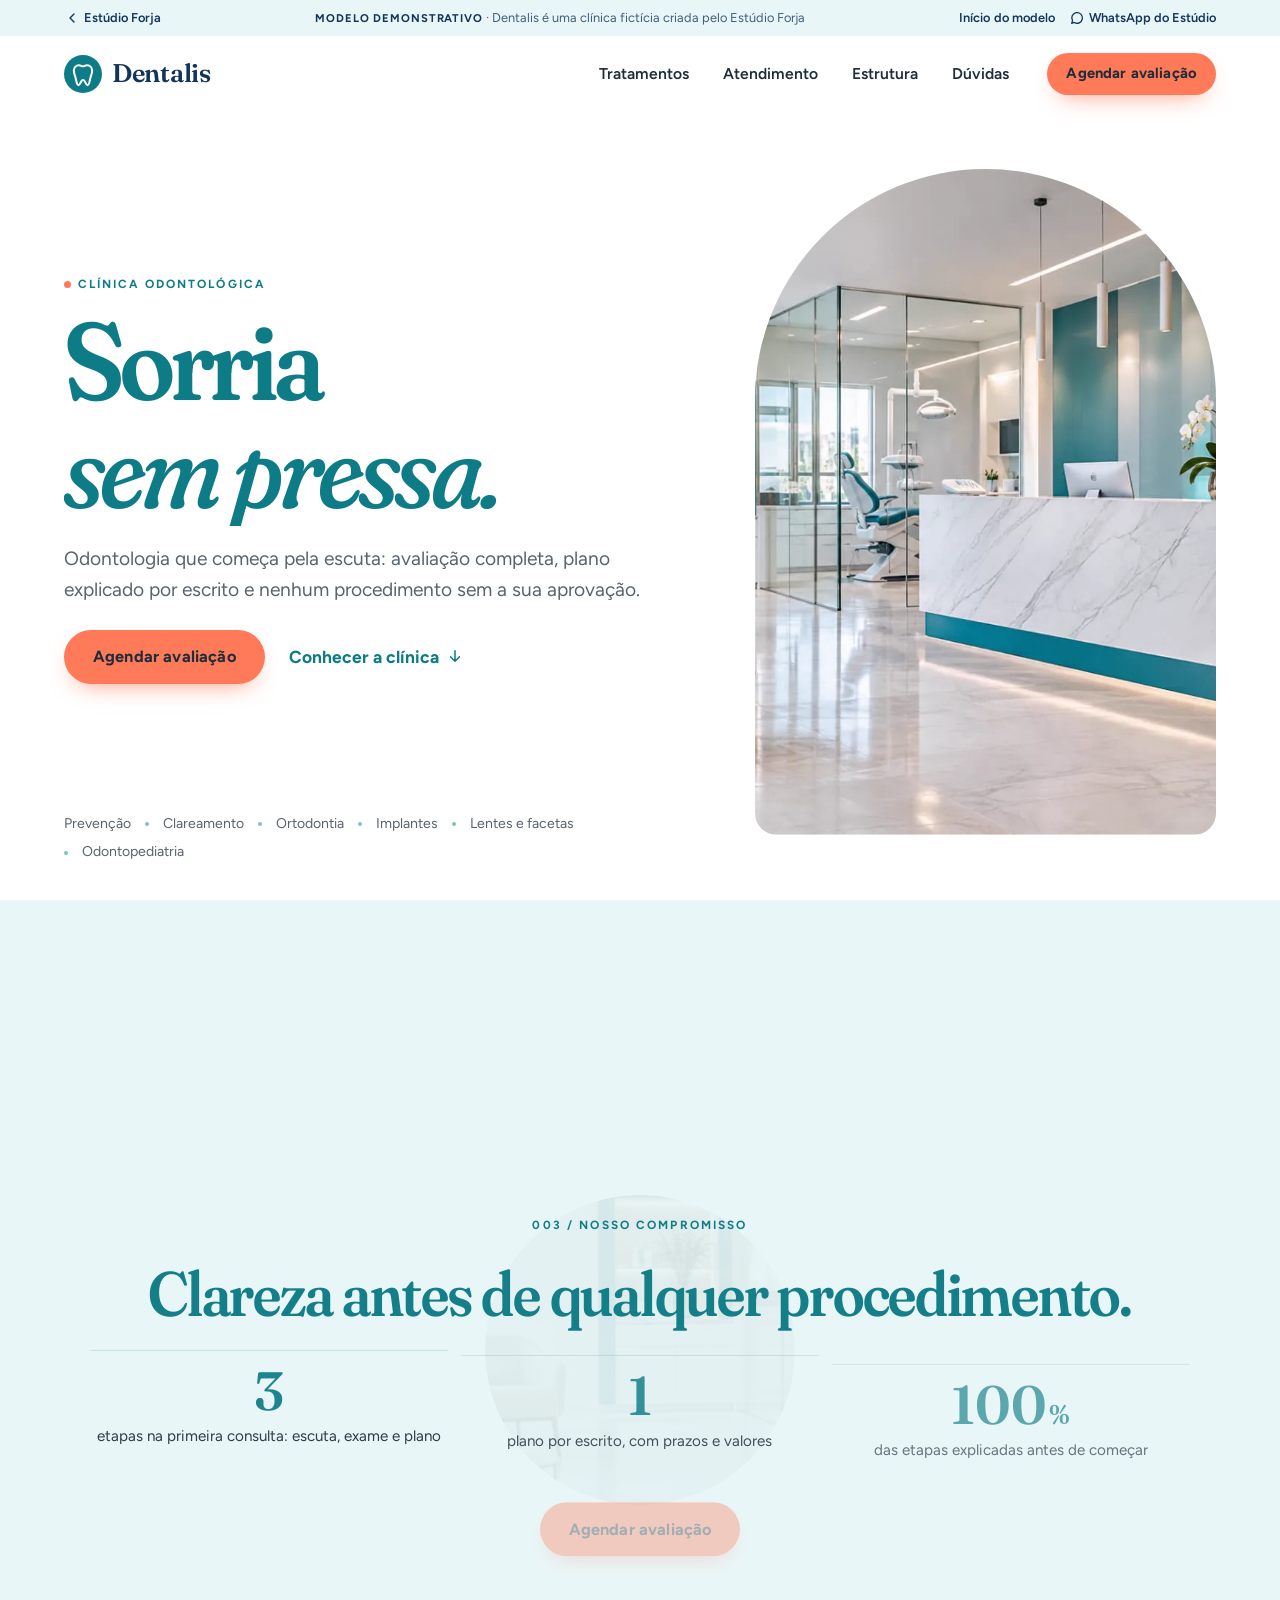
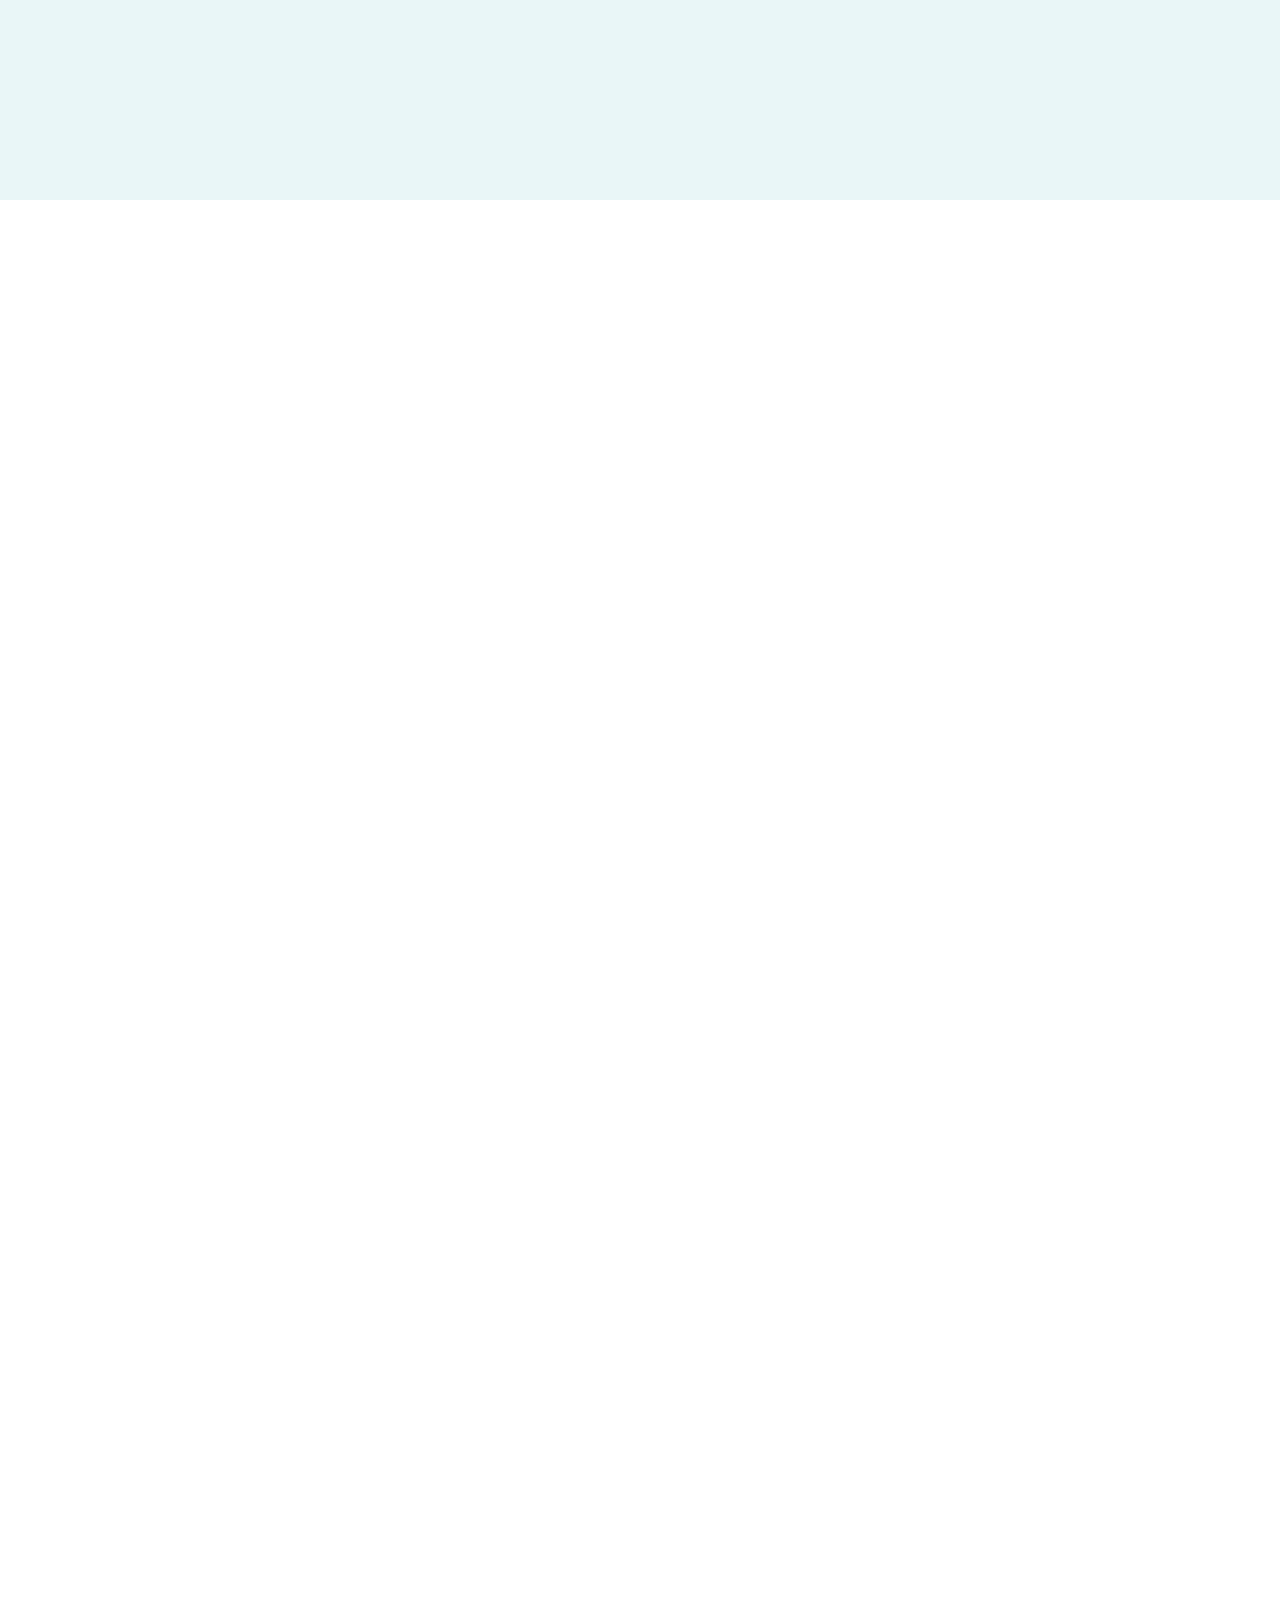
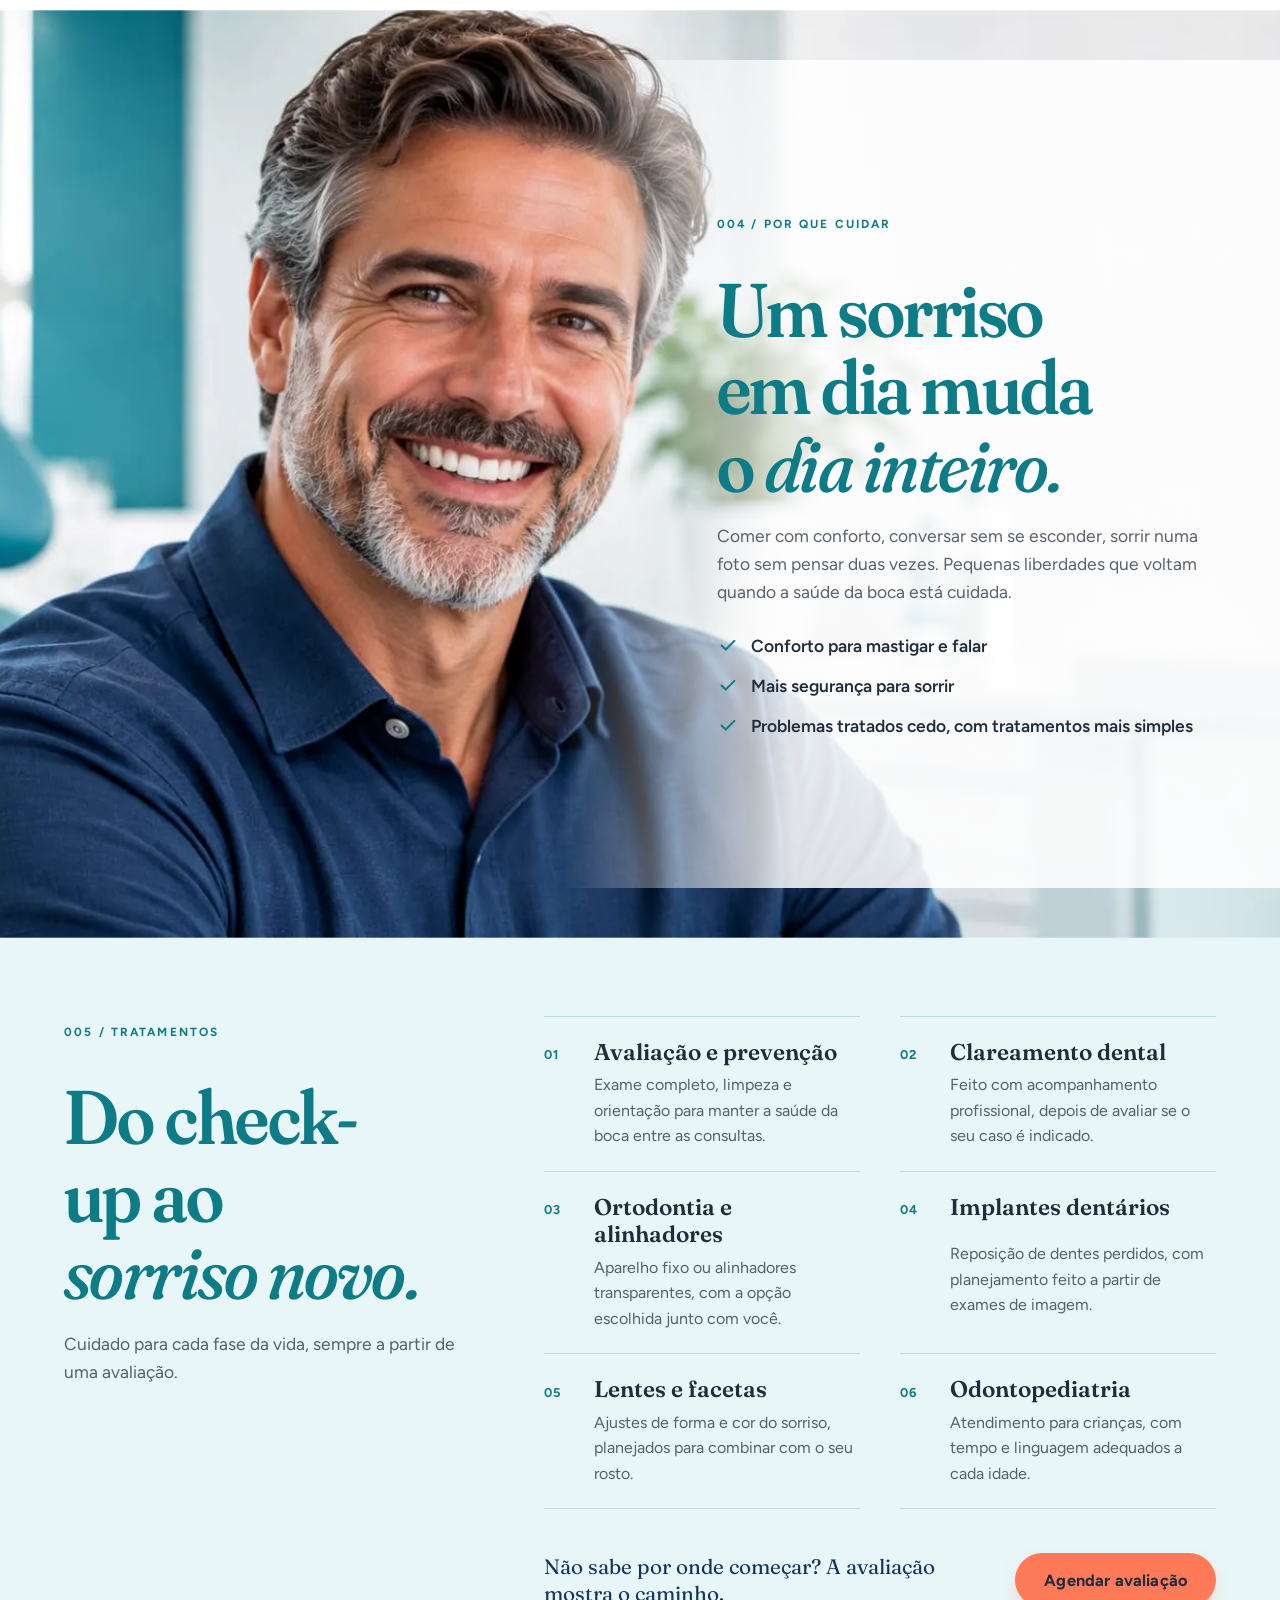
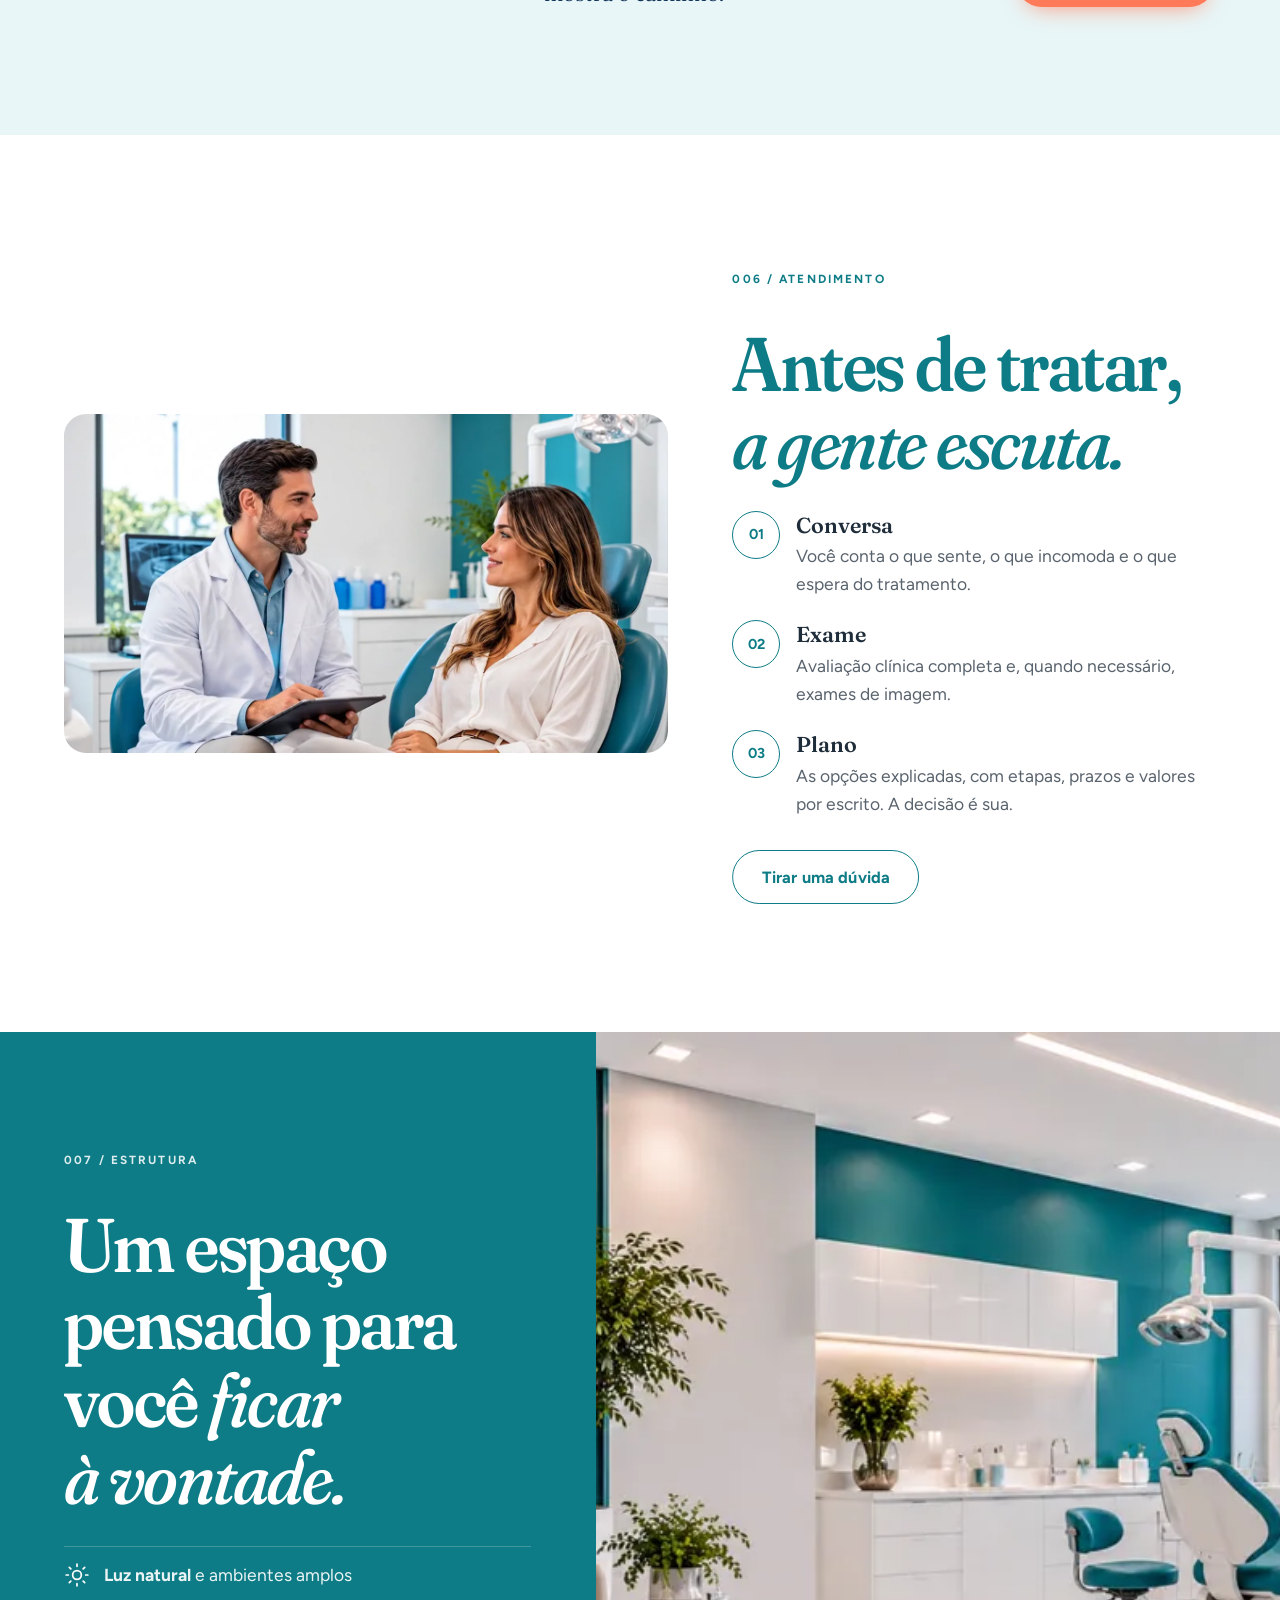
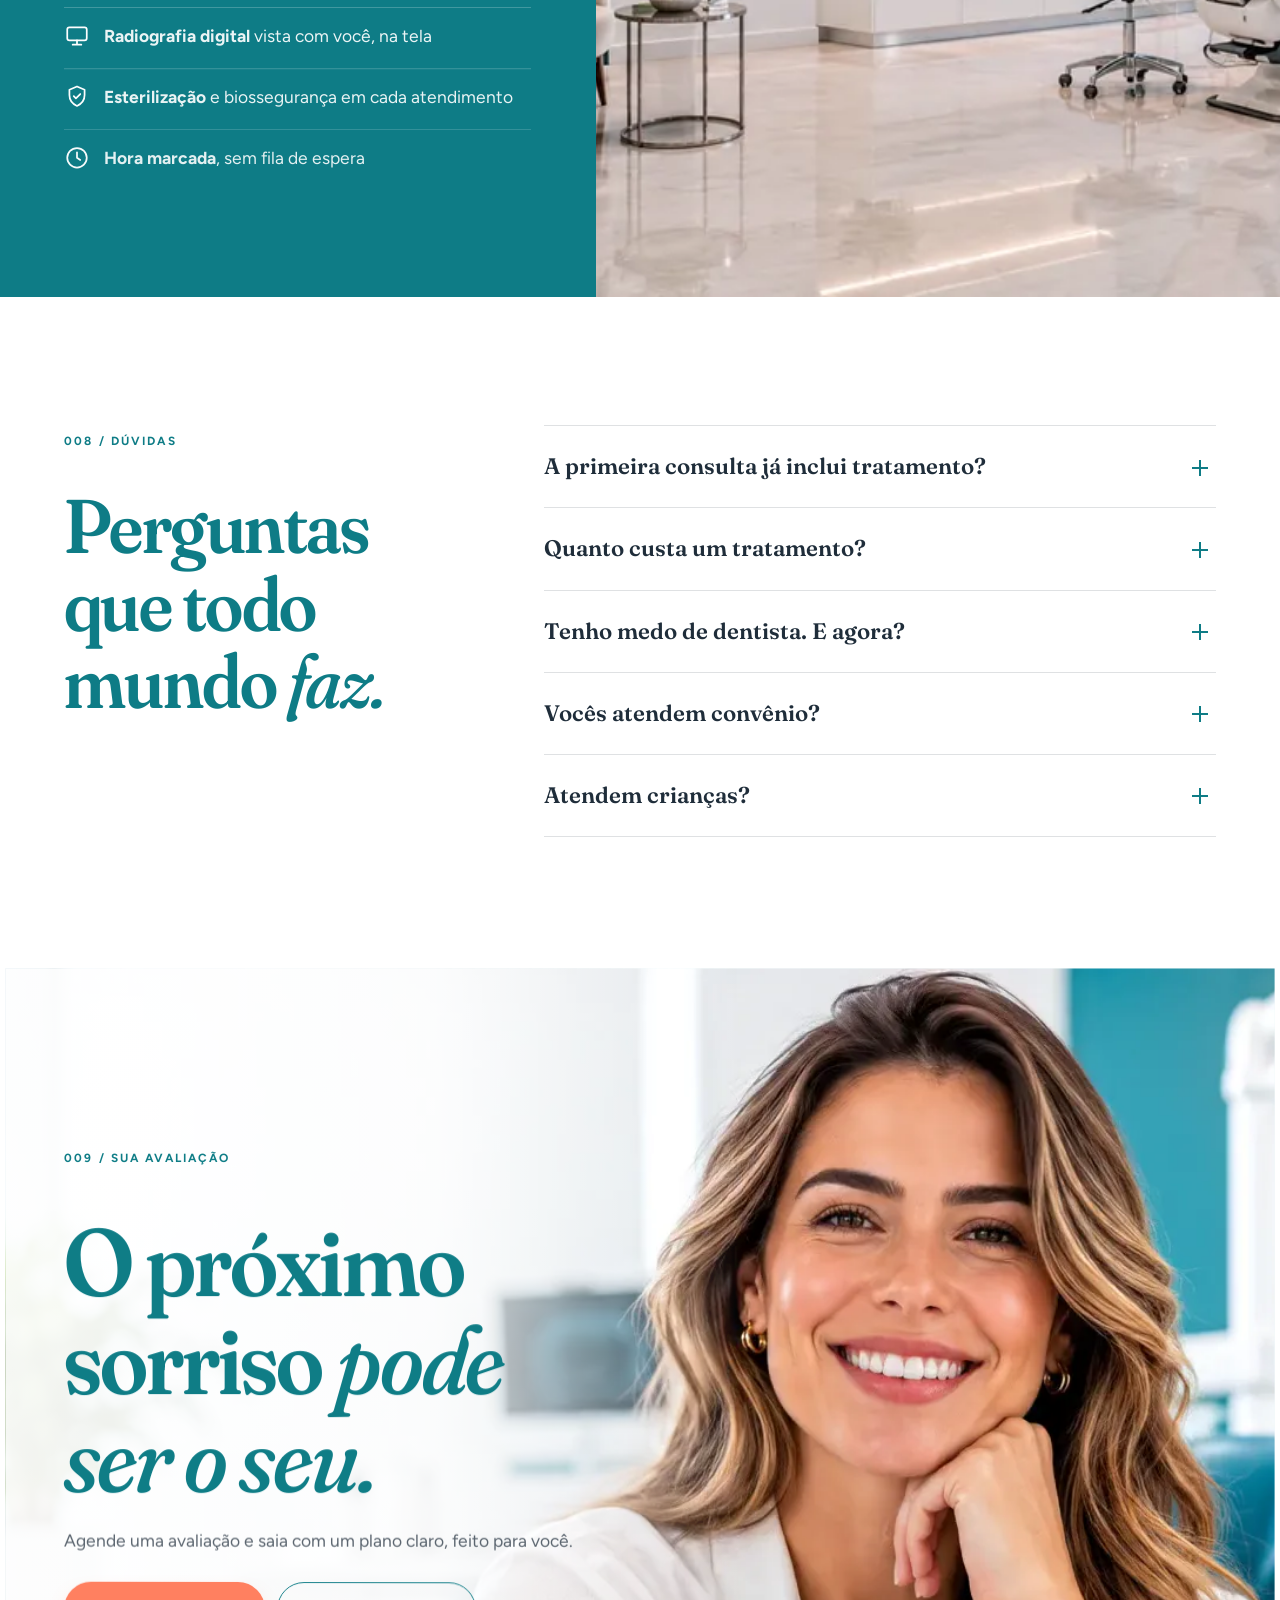
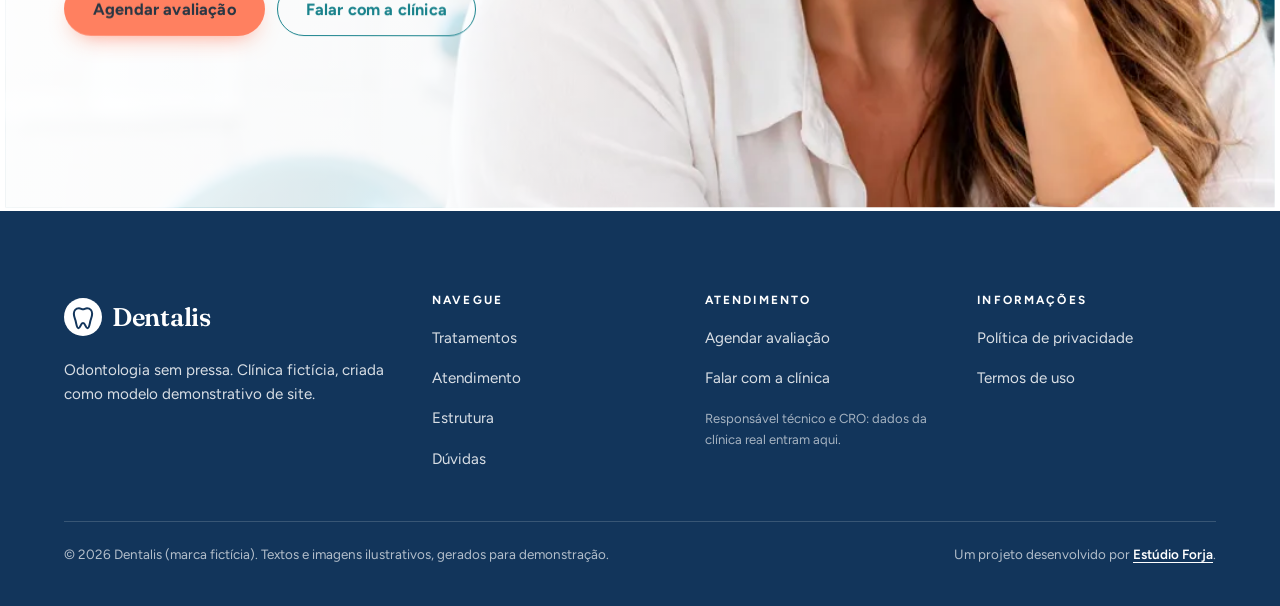
==== index.html @ 5a9e50b4 "Site Dentalis: modelo demonstrativo de clínica odontológica Primeira versão do site da Dentalis (clí" ====
<!doctype html>
<html lang="pt-BR">
<head>
  <meta charset="utf-8">
  <meta name="viewport" content="width=device-width, initial-scale=1, viewport-fit=cover">
  <title>Dentalis · Odontologia sem pressa (modelo demonstrativo)</title>
  <meta name="description" content="Dentalis é uma clínica odontológica fictícia: um modelo demonstrativo de site criado pelo Estúdio Forja. Avaliação completa, plano por escrito e atendimento sem pressa.">
  <meta name="theme-color" content="#FFFFFF">
  <meta property="og:type" content="website">
  <meta property="og:title" content="Dentalis · Odontologia sem pressa">
  <meta property="og:description" content="Modelo demonstrativo de site para clínica odontológica, criado pelo Estúdio Forja.">
  <meta property="og:image" content="img/compartilhar.jpg">
  <link rel="icon" href="data:image/svg+xml,%3Csvg xmlns='http://www.w3.org/2000/svg' viewBox='0 0 32 32'%3E%3Ccircle cx='16' cy='16' r='16' fill='%230E7C86'/%3E%3Cpath d='M12.6 8.6c-2.7 0-4.3 2-4.3 4.7 0 2.2.8 3.7 1.4 5.7.7 2.4.9 6.4 2.6 6.4 1.5 0 1.7-4.3 3.7-4.3s2.2 4.3 3.7 4.3c1.7 0 1.9-4 2.6-6.4.6-2 1.4-3.5 1.4-5.7 0-2.7-1.6-4.7-4.3-4.7-1.6 0-2.2.9-3.4.9s-1.8-.9-3.4-.9z' fill='none' stroke='white' stroke-width='1.7' stroke-linejoin='round'/%3E%3C/svg%3E">
  <link rel="preload" href="assets/fonts/fraunces.woff2" as="font" type="font/woff2" crossorigin>
  <link rel="preload" href="assets/fonts/figtree.woff2" as="font" type="font/woff2" crossorigin>
  <link rel="preload" href="img/imagem-1-900.webp" as="image" media="(max-width: 899px)">
  <link rel="preload" href="img/imagem-1-1600.webp" as="image" media="(min-width: 900px)">
  <link rel="stylesheet" href="css/style.css">
  <script>
    document.documentElement.classList.add('js');
    if (window.matchMedia('(prefers-reduced-motion: reduce)').matches) document.documentElement.classList.add('reduz');
  </script>
</head>
<body>

<!-- Tela de entrada -->
<div id="loader" aria-hidden="true">
  <div class="loader__marca">
    <svg class="marca" viewBox="0 0 32 32" aria-hidden="true"><circle cx="16" cy="16" r="16"/><path d="M12.6 8.6c-2.7 0-4.3 2-4.3 4.7 0 2.2.8 3.7 1.4 5.7.7 2.4.9 6.4 2.6 6.4 1.5 0 1.7-4.3 3.7-4.3s2.2 4.3 3.7 4.3c1.7 0 1.9-4 2.6-6.4.6-2 1.4-3.5 1.4-5.7 0-2.7-1.6-4.7-4.3-4.7-1.6 0-2.2.9-3.4.9s-1.8-.9-3.4-.9z"/></svg>
    <span>Dentalis</span>
  </div>
  <div class="loader__trilho"><div id="loader-bar"></div></div>
  <span id="loader-percent">0%</span>
</div>

<a class="pular" href="#conteudo">Pular para o conteúdo</a>

<!-- Faixa do Estúdio Forja (portfólio) -->
<div class="forja" role="region" aria-label="Navegação do Estúdio Forja">
  <a class="forja__link" data-forja="site" href="https://estudioforja.com.br">
    <svg viewBox="0 0 24 24" aria-hidden="true"><path d="M15 6l-6 6 6 6"/></svg>
    <span>Estúdio Forja</span>
  </a>
  <p class="forja__aviso"><span class="forja__selo">Modelo demonstrativo</span><span class="forja__texto"> · Dentalis é uma clínica fictícia criada pelo Estúdio Forja</span></p>
  <nav class="forja__nav" aria-label="Atalhos do modelo">
    <a class="forja__link" href="#inicio" data-rolar>Início <span class="so-desk">do modelo</span></a>
    <a class="forja__link forja__link--wa" data-forja="whatsapp" href="https://wa.me/5545991164764" target="_blank" rel="noopener">
      <svg viewBox="0 0 24 24" aria-hidden="true"><path d="M4 20l1.3-4A8 8 0 1 1 8 18.7z"/></svg>
      <span>WhatsApp <span class="so-desk">do Estúdio</span></span>
    </a>
  </nav>
</div>

<!-- Cabeçalho -->
<header class="topo" id="topo">
  <a class="logo" href="#inicio" data-rolar aria-label="Dentalis, voltar ao início">
    <svg class="marca" viewBox="0 0 32 32" aria-hidden="true"><circle cx="16" cy="16" r="16"/><path d="M12.6 8.6c-2.7 0-4.3 2-4.3 4.7 0 2.2.8 3.7 1.4 5.7.7 2.4.9 6.4 2.6 6.4 1.5 0 1.7-4.3 3.7-4.3s2.2 4.3 3.7 4.3c1.7 0 1.9-4 2.6-6.4.6-2 1.4-3.5 1.4-5.7 0-2.7-1.6-4.7-4.3-4.7-1.6 0-2.2.9-3.4.9s-1.8-.9-3.4-.9z"/></svg>
    <span class="logo__nome">Dentalis</span>
  </a>
  <nav class="menu" aria-label="Seções">
    <a href="#tratamentos" data-rolar>Tratamentos</a>
    <a href="#atendimento" data-rolar>Atendimento</a>
    <a href="#estrutura" data-rolar>Estrutura</a>
    <a href="#duvidas" data-rolar>Dúvidas</a>
  </nav>
  <button class="btn btn--coral btn--pequeno topo__cta" type="button" data-demo="agendamento">Agendar avaliação</button>
  <button class="menu-botao" type="button" aria-expanded="false" aria-controls="menu-celular">
    <span class="menu-botao__linhas" aria-hidden="true"></span><span class="sr">Abrir menu</span>
  </button>
</header>
<div class="menu-celular" id="menu-celular" hidden>
  <nav aria-label="Seções">
    <a href="#tratamentos" data-rolar>Tratamentos</a>
    <a href="#atendimento" data-rolar>Atendimento</a>
    <a href="#estrutura" data-rolar>Estrutura</a>
    <a href="#duvidas" data-rolar>Dúvidas</a>
  </nav>
  <button class="btn btn--coral" type="button" data-demo="agendamento">Agendar avaliação</button>
</div>

<main id="conteudo">

  <!-- 1. Abertura (imagem 1) -->
  <section class="hero" id="inicio" aria-labelledby="hero-titulo">
    <div class="hero__texto">
      <span class="rotulo"><i class="ponto" aria-hidden="true"></i>Clínica odontológica</span>
      <h1 class="hero__titulo" id="hero-titulo">
        <span class="linha"><span class="palavra">Sorria</span></span>
        <span class="linha"><em class="palavra">sem pressa.</em></span>
      </h1>
      <p class="hero__apoio">Odontologia que começa pela escuta: avaliação completa, plano explicado por escrito e nenhum procedimento sem a sua aprovação.</p>
      <div class="hero__acoes">
        <button class="btn btn--coral" type="button" data-demo="agendamento">Agendar avaliação</button>
        <a class="link-seta" href="#experiencia" data-rolar>Conhecer a clínica
          <svg viewBox="0 0 24 24" aria-hidden="true"><path d="M12 5v14M6 13l6 6 6-6"/></svg></a>
      </div>
    </div>
    <figure class="hero__portal">
      <img src="img/imagem-1-1600.webp" srcset="img/imagem-1-900.webp 900w, img/imagem-1-1600.webp 1600w"
           sizes="(min-width: 900px) 44vw, 100vw" width="1600" height="900"
           alt="Recepção da Dentalis: balcão de mármore branco com base azul-petróleo, orquídeas e poltronas claras junto a janelas amplas."
           fetchpriority="high">
    </figure>
    <ul class="hero__lista" aria-label="Tratamentos">
      <li>Prevenção</li><li>Clareamento</li><li>Ortodontia</li><li>Implantes</li><li>Lentes e facetas</li><li>Odontopediatria</li>
    </ul>
  </section>

  <!-- 2. Sequência guiada pela rolagem (video 1) -->
  <section class="filme" id="experiencia" aria-label="Um passeio pela clínica">
    <div class="filme__fixo">
      <div class="filme__palco">
        <canvas id="filme-canvas" aria-hidden="true"></canvas>
        <img class="filme__estatico" src="frames/desktop/q_127.webp" alt="Recepção da Dentalis vista da entrada." loading="lazy">
      </div>
      <div class="filme__sombra filme__sombra--esq" aria-hidden="true"></div>
      <div class="filme__sombra filme__sombra--dir" aria-hidden="true"></div>
      <div class="filme__veu" aria-hidden="true"></div>

      <div class="letreiro" aria-hidden="true">
        <span class="letreiro__texto">Sorria sem pressa · Cuidado que se sente · Sorria sem pressa · Cuidado que se sente ·</span>
      </div>

      <div class="cena cena--esq" data-entra="6" data-sai="34" data-animacao="desliza-esq" data-sombra="esq">
        <span class="rotulo">001 / Chegada</span>
        <h2 class="cena__titulo">Você entra e respira.</h2>
        <p class="cena__texto">Luz natural, silêncio e uma recepção sem pressa. A experiência começa antes da cadeira.</p>
      </div>

      <div class="cena cena--dir" data-entra="38" data-sai="62" data-animacao="recorte" data-sombra="dir">
        <span class="rotulo">002 / Acolhimento</span>
        <h2 class="cena__titulo">Tempo para ouvir você.</h2>
        <p class="cena__texto">Consultas marcadas com folga, para explicar cada etapa e responder às suas dúvidas com calma.</p>
      </div>

      <div class="cena cena--numeros" data-entra="68" data-sai="100" data-fixa="true" data-animacao="sobe" data-sombra="veu">
        <span class="rotulo">003 / Nosso compromisso</span>
        <h2 class="cena__titulo">Clareza antes de qualquer procedimento.</h2>
        <div class="numeros">
          <div class="numero">
            <span class="numero__valor"><span class="contador" data-valor="3">3</span></span>
            <span class="numero__legenda">etapas na primeira consulta: escuta, exame e plano</span>
          </div>
          <div class="numero">
            <span class="numero__valor"><span class="contador" data-valor="1">1</span></span>
            <span class="numero__legenda">plano por escrito, com prazos e valores</span>
          </div>
          <div class="numero">
            <span class="numero__valor"><span class="contador" data-valor="100">100</span><small>%</small></span>
            <span class="numero__legenda">das etapas explicadas antes de começar</span>
          </div>
        </div>
        <button class="btn btn--coral" type="button" data-demo="agendamento">Agendar avaliação</button>
      </div>
    </div>
  </section>

  <!-- 3. Benefícios (foto nova) -->
  <section class="beneficios" id="beneficios" aria-labelledby="benef-titulo">
    <figure class="beneficios__foto">
      <img src="img/foto-nova-1600.webp" srcset="img/foto-nova-900.webp 900w, img/foto-nova-1600.webp 1600w"
           sizes="100vw" width="1600" height="900" loading="lazy"
           alt="Homem de barba grisalha e camisa azul-marinho sorrindo em um consultório claro.">
    </figure>
    <div class="beneficios__texto revela" data-animacao="sobe">
      <span class="rotulo">004 / Por que cuidar</span>
      <h2 class="titulo" id="benef-titulo">Um sorriso em dia muda o <em>dia inteiro.</em></h2>
      <p class="corpo">Comer com conforto, conversar sem se esconder, sorrir numa foto sem pensar duas vezes. Pequenas liberdades que voltam quando a saúde da boca está cuidada.</p>
      <ul class="beneficios__lista">
        <li><svg viewBox="0 0 24 24" aria-hidden="true"><path d="M5 12.5l4.5 4.5L19 7.5"/></svg>Conforto para mastigar e falar</li>
        <li><svg viewBox="0 0 24 24" aria-hidden="true"><path d="M5 12.5l4.5 4.5L19 7.5"/></svg>Mais segurança para sorrir</li>
        <li><svg viewBox="0 0 24 24" aria-hidden="true"><path d="M5 12.5l4.5 4.5L19 7.5"/></svg>Problemas tratados cedo, com tratamentos mais simples</li>
      </ul>
    </div>
  </section>

  <!-- 4. Tratamentos -->
  <section class="tratamentos" id="tratamentos" aria-labelledby="trat-titulo">
    <div class="tratamentos__topo revela" data-animacao="desliza-esq">
      <span class="rotulo">005 / Tratamentos</span>
      <h2 class="titulo" id="trat-titulo">Do check-up ao <em>sorriso novo.</em></h2>
      <p class="corpo">Cuidado para cada fase da vida, sempre a partir de uma avaliação.</p>
    </div>
    <ol class="tratamentos__lista revela" data-animacao="sobe-lista">
      <li class="trat"><span class="trat__n">01</span><h3>Avaliação e prevenção</h3><p>Exame completo, limpeza e orientação para manter a saúde da boca entre as consultas.</p></li>
      <li class="trat"><span class="trat__n">02</span><h3>Clareamento dental</h3><p>Feito com acompanhamento profissional, depois de avaliar se o seu caso é indicado.</p></li>
      <li class="trat"><span class="trat__n">03</span><h3>Ortodontia e alinhadores</h3><p>Aparelho fixo ou alinhadores transparentes, com a opção escolhida junto com você.</p></li>
      <li class="trat"><span class="trat__n">04</span><h3>Implantes dentários</h3><p>Reposição de dentes perdidos, com planejamento feito a partir de exames de imagem.</p></li>
      <li class="trat"><span class="trat__n">05</span><h3>Lentes e facetas</h3><p>Ajustes de forma e cor do sorriso, planejados para combinar com o seu rosto.</p></li>
      <li class="trat"><span class="trat__n">06</span><h3>Odontopediatria</h3><p>Atendimento para crianças, com tempo e linguagem adequados a cada idade.</p></li>
    </ol>
    <div class="tratamentos__acao">
      <p>Não sabe por onde começar? A avaliação mostra o caminho.</p>
      <button class="btn btn--coral" type="button" data-demo="agendamento">Agendar avaliação</button>
    </div>
  </section>

  <!-- 5. Atendimento (video 2, a partir da imagem 3) -->
  <section class="atendimento" id="atendimento" aria-labelledby="atend-titulo">
    <figure class="atendimento__video">
      <video id="video-atendimento" muted playsinline preload="none"
             poster="video/video-2-inicio.webp" data-fim="video/video-2-fim.webp"
             aria-label="Dentista e paciente conversando e sorrindo no consultório.">
        <source src="video/video-2.mp4" type="video/mp4">
      </video>
    </figure>
    <div class="atendimento__texto revela" data-animacao="desliza-dir">
      <span class="rotulo">006 / Atendimento</span>
      <h2 class="titulo" id="atend-titulo">Antes de tratar, <em>a gente escuta.</em></h2>
      <ol class="passos">
        <li><span class="passos__n">01</span><div><h3>Conversa</h3><p>Você conta o que sente, o que incomoda e o que espera do tratamento.</p></div></li>
        <li><span class="passos__n">02</span><div><h3>Exame</h3><p>Avaliação clínica completa e, quando necessário, exames de imagem.</p></div></li>
        <li><span class="passos__n">03</span><div><h3>Plano</h3><p>As opções explicadas, com etapas, prazos e valores por escrito. A decisão é sua.</p></div></li>
      </ol>
      <button class="btn btn--contorno" type="button" data-demo="contato">Tirar uma dúvida</button>
    </div>
  </section>

  <!-- 6. Estrutura (imagem 4) -->
  <section class="estrutura" id="estrutura" aria-labelledby="estr-titulo">
    <div class="estrutura__texto revela" data-animacao="recorte">
      <span class="rotulo rotulo--claro">007 / Estrutura</span>
      <h2 class="titulo" id="estr-titulo">Um espaço pensado para você <em>ficar à vontade.</em></h2>
      <ul class="estrutura__lista">
        <li><svg viewBox="0 0 24 24" aria-hidden="true"><circle cx="12" cy="12" r="4"/><path d="M12 2v2M12 20v2M2 12h2M20 12h2M4.9 4.9l1.4 1.4M17.7 17.7l1.4 1.4M4.9 19.1l1.4-1.4M17.7 6.3l1.4-1.4"/></svg><span><strong>Luz natural</strong> e ambientes amplos</span></li>
        <li><svg viewBox="0 0 24 24" aria-hidden="true"><rect x="3" y="4" width="18" height="12" rx="2"/><path d="M8 20h8M12 16v4"/></svg><span><strong>Radiografia digital</strong> vista com você, na tela</span></li>
        <li><svg viewBox="0 0 24 24" aria-hidden="true"><path d="M12 3l7 3v5c0 4.5-3 8.3-7 10-4-1.7-7-5.5-7-10V6z"/><path d="M9 12l2 2 4-4"/></svg><span><strong>Esterilização</strong> e biossegurança em cada atendimento</span></li>
        <li><svg viewBox="0 0 24 24" aria-hidden="true"><circle cx="12" cy="12" r="9"/><path d="M12 7v5l3 2"/></svg><span><strong>Hora marcada</strong>, sem fila de espera</span></li>
      </ul>
    </div>
    <figure class="estrutura__foto">
      <img src="img/imagem-4-1340.webp" srcset="img/imagem-4-800.webp 800w, img/imagem-4-1340.webp 1340w"
           sizes="(min-width: 900px) 55vw, 100vw" width="1340" height="900" loading="lazy"
           alt="Consultório da Dentalis: cadeira odontológica branca e azul-petróleo, armários brancos e janelas para árvores.">
    </figure>
  </section>

  <!-- 7. Dúvidas -->
  <section class="duvidas" id="duvidas" aria-labelledby="duv-titulo">
    <div class="duvidas__topo revela" data-animacao="escala">
      <span class="rotulo">008 / Dúvidas</span>
      <h2 class="titulo" id="duv-titulo">Perguntas que todo mundo <em>faz.</em></h2>
    </div>
    <div class="duvidas__lista">
      <details name="duvidas">
        <summary>A primeira consulta já inclui tratamento?</summary>
        <p>Não. A primeira consulta é uma avaliação: conversa, exame e plano. Nenhum procedimento é feito sem a sua aprovação.</p>
      </details>
      <details name="duvidas">
        <summary>Quanto custa um tratamento?</summary>
        <p>Depende do que o seu caso precisa. Depois da avaliação, você recebe o plano com os valores por escrito, para decidir com calma.</p>
      </details>
      <details name="duvidas">
        <summary>Tenho medo de dentista. E agora?</summary>
        <p>Conte isso logo no começo. A consulta pode seguir no seu ritmo, com pausas e com cada etapa explicada antes de acontecer.</p>
      </details>
      <details name="duvidas">
        <summary>Vocês atendem convênio?</summary>
        <p>As formas de pagamento e os convênios aceitos são informados no momento do agendamento.</p>
      </details>
      <details name="duvidas">
        <summary>Atendem crianças?</summary>
        <p>Sim. A odontopediatria cuida das crianças com tempo e linguagem adequados a cada idade.</p>
      </details>
    </div>
  </section>

  <!-- 8. Conversão final (video 3 no computador, imagem 2 no celular) -->
  <section class="final" id="agendar" aria-labelledby="final-titulo">
    <div class="final__midia">
      <video class="final__video" id="video-final" muted playsinline preload="none"
             poster="video/video-3-inicio.webp" data-fim="video/video-3-fim.webp" aria-hidden="true">
        <source src="video/video-3.mp4" type="video/mp4">
      </video>
      <img class="final__foto" src="img/imagem-2-600.webp" srcset="img/imagem-2-600.webp 600w, img/imagem-2-900.webp 900w"
           sizes="100vw" width="900" height="1124" loading="lazy"
           alt="Mulher sorrindo com a mão no queixo, em um consultório claro.">
    </div>
    <div class="final__texto revela" data-animacao="gira">
      <span class="rotulo">009 / Sua avaliação</span>
      <h2 class="titulo titulo--grande" id="final-titulo">O próximo sorriso <em>pode ser o seu.</em></h2>
      <p class="corpo">Agende uma avaliação e saia com um plano claro, feito para você.</p>
      <div class="final__acoes">
        <button class="btn btn--coral" type="button" data-demo="agendamento">Agendar avaliação</button>
        <button class="btn btn--contorno" type="button" data-demo="contato">Falar com a clínica</button>
      </div>
    </div>
  </section>
</main>

<footer class="rodape">
  <div class="rodape__grade">
    <div class="rodape__marca">
      <a class="logo logo--claro" href="#inicio" data-rolar aria-label="Dentalis, voltar ao início">
        <svg class="marca" viewBox="0 0 32 32" aria-hidden="true"><circle cx="16" cy="16" r="16"/><path d="M12.6 8.6c-2.7 0-4.3 2-4.3 4.7 0 2.2.8 3.7 1.4 5.7.7 2.4.9 6.4 2.6 6.4 1.5 0 1.7-4.3 3.7-4.3s2.2 4.3 3.7 4.3c1.7 0 1.9-4 2.6-6.4.6-2 1.4-3.5 1.4-5.7 0-2.7-1.6-4.7-4.3-4.7-1.6 0-2.2.9-3.4.9s-1.8-.9-3.4-.9z"/></svg>
        <span class="logo__nome">Dentalis</span>
      </a>
      <p>Odontologia sem pressa. Clínica fictícia, criada como modelo demonstrativo de site.</p>
    </div>
    <nav class="rodape__col" aria-label="Seções">
      <h3>Navegue</h3>
      <a href="#tratamentos" data-rolar>Tratamentos</a>
      <a href="#atendimento" data-rolar>Atendimento</a>
      <a href="#estrutura" data-rolar>Estrutura</a>
      <a href="#duvidas" data-rolar>Dúvidas</a>
    </nav>
    <div class="rodape__col">
      <h3>Atendimento</h3>
      <button class="rodape__link" type="button" data-demo="agendamento">Agendar avaliação</button>
      <button class="rodape__link" type="button" data-demo="contato">Falar com a clínica</button>
      <p class="rodape__nota">Responsável técnico e CRO: dados da clínica real entram aqui.</p>
    </div>
    <div class="rodape__col">
      <h3>Informações</h3>
      <a href="privacidade.html">Política de privacidade</a>
      <a href="termos.html">Termos de uso</a>
    </div>
  </div>
  <div class="rodape__base">
    <p>© <span data-ano>2026</span> Dentalis (marca fictícia). Textos e imagens ilustrativos, gerados para demonstração.</p>
    <p class="rodape__forja">Um projeto desenvolvido por <a data-forja="site" href="https://estudioforja.com.br">Estúdio Forja</a>.</p>
  </div>
</footer>

<!-- Barra fixa do celular -->
<div class="barra-celular" id="barra-celular" aria-hidden="true">
  <button class="btn btn--coral" type="button" data-demo="agendamento" tabindex="-1">Agendar avaliação</button>
</div>

<!-- Janela do modo demonstrativo -->
<dialog class="demo" id="demo" aria-labelledby="demo-titulo">
  <button class="demo__fechar" type="button" data-fechar aria-label="Fechar">
    <svg viewBox="0 0 24 24" aria-hidden="true"><path d="M6 6l12 12M18 6L6 18"/></svg>
  </button>
  <span class="rotulo"><i class="ponto" aria-hidden="true"></i>Modelo demonstrativo</span>
  <h2 class="demo__titulo" id="demo-titulo">Esse clique viraria um agendamento.</h2>
  <p class="demo__texto" id="demo-texto">A Dentalis é uma clínica fictícia. Num site real, este botão levaria o paciente direto para a agenda ou para o WhatsApp da clínica.</p>
  <p class="demo__texto demo__texto--forja">Este site foi criado pelo <strong>Estúdio Forja</strong>. Quer um assim para a sua clínica ou o seu negócio?</p>
  <div class="demo__acoes">
    <a class="btn btn--coral" data-forja="whatsapp" href="https://wa.me/5545991164764" target="_blank" rel="noopener">Quero um site assim</a>
    <a class="btn btn--contorno" data-forja="site" href="https://estudioforja.com.br">Ver outros projetos</a>
    <button class="demo__continuar" type="button" data-fechar>Continuar explorando a Dentalis</button>
  </div>
</dialog>

<script src="js/config.js"></script>
<script src="js/vendor/lenis.min.js"></script>
<script src="js/vendor/gsap.min.js"></script>
<script src="js/vendor/ScrollTrigger.min.js"></script>
<script src="js/app.js"></script>
</body>
</html>
---- css/style.css ----
/* =========================================================================
   DENTALIS · Estilo
   Conceito: "Portal". A recepção aparece num arco, como uma porta aberta;
   a rolagem atravessa essa porta (sequência do video 1) e o site termina
   com o mesmo arco, agora com um sorriso.
   Cores 60-30-10: branco (base) · azul-petróleo (apoio) · coral (só ação).
   Pensado primeiro para o celular; o computador vem nos @media (min-width).
   ========================================================================= */

@font-face { font-family: "Fraunces"; src: url("../assets/fonts/fraunces.woff2") format("woff2");
  font-weight: 400 700; font-style: normal; font-display: swap; }
@font-face { font-family: "Fraunces"; src: url("../assets/fonts/fraunces-italic.woff2") format("woff2");
  font-weight: 400 700; font-style: italic; font-display: swap; }
@font-face { font-family: "Figtree"; src: url("../assets/fonts/figtree.woff2") format("woff2");
  font-weight: 400 700; font-style: normal; font-display: swap; }

:root {
  /* 60% */ --branco: #FFFFFF;
  /* 30% */ --teal: #0E7C86;
  /* 10% */ --coral: #FF7A59;
  --gelo: #E8F6F7;
  --marinho: #12355B;
  --texto: #1F2D3A;
  --texto-suave: rgba(31, 45, 58, .74);
  --linha: rgba(14, 124, 134, .22);
  --teal-hover: #0B6971;       /* mesma cor, só mais escura, para o hover */
  --coral-hover: #FF8B6E;      /* mesma cor, só mais clara, para o hover */

  --f-titulo: "Fraunces", Georgia, "Times New Roman", serif;
  --f-texto: "Figtree", "Segoe UI", system-ui, sans-serif;

  --forja-h: 38px;
  --topo-h: 60px;
  --margem: 20px;
  --raio: 22px;
  --ease: cubic-bezier(.22, .61, .36, 1);
}

*, *::before, *::after { box-sizing: border-box; }
[hidden] { display: none !important; }
html { -webkit-text-size-adjust: 100%; scroll-padding-top: calc(var(--topo-h) + 8px); }
html.lenis, html.lenis body { height: auto; }
.lenis.lenis-stopped { overflow: hidden; }
body {
  margin: 0; background: var(--branco); color: var(--texto);
  font-family: var(--f-texto); font-size: 1.0625rem; line-height: 1.6;
  -webkit-font-smoothing: antialiased; text-rendering: optimizeLegibility;
}
main, footer, section { overflow-x: clip; }
img, video, canvas, svg { display: block; max-width: 100%; }
figure { margin: 0; }
h1, h2, h3, p, ul, ol { margin: 0; }
ul, ol { padding: 0; list-style: none; }
a { color: inherit; }
button { font: inherit; color: inherit; cursor: pointer; }
:focus-visible { outline: 3px solid var(--coral); outline-offset: 3px; border-radius: 6px; }
.sr { position: absolute; width: 1px; height: 1px; overflow: hidden; clip: rect(0 0 0 0); white-space: nowrap; }
.so-desk { display: none; }

.pular { position: absolute; left: 12px; top: -60px; z-index: 200; background: var(--teal); color: #fff;
  padding: 10px 16px; border-radius: 10px; text-decoration: none; font-weight: 600; }
.pular:focus { top: 12px; }

/* ---------- Tipografia base ---------- */
.rotulo {
  display: inline-flex; align-items: center; gap: .55em;
  font-size: .74rem; font-weight: 700; letter-spacing: .18em; text-transform: uppercase;
  color: var(--teal);
}
.rotulo--claro { color: rgba(255, 255, 255, .86); }
.ponto { width: 7px; height: 7px; border-radius: 50%; background: var(--coral); display: inline-block; }
.titulo {
  font-family: var(--f-titulo); font-weight: 600; color: var(--teal);
  font-size: clamp(2.35rem, 9.4vw, 4.75rem); line-height: 1.02; letter-spacing: -.02em;
  font-variation-settings: "SOFT" 60, "opsz" 110;
  margin-top: .45em; text-wrap: balance;
}
.titulo em, .hero__titulo em, .cena__titulo em { font-style: italic; font-weight: 500; }
.titulo--grande { font-size: clamp(2.6rem, 11vw, 6rem); }
.corpo { margin-top: 1.1em; color: var(--texto-suave); max-width: 34em; }

/* ---------- Botões ---------- */
.btn {
  display: inline-flex; align-items: center; justify-content: center; gap: .5em;
  min-height: 54px; padding: 0 28px; border-radius: 999px; border: 1.5px solid transparent;
  font-family: var(--f-texto); font-size: 1.02rem; font-weight: 700; letter-spacing: .01em;
  text-decoration: none; white-space: nowrap;
  transition: background-color .25s var(--ease), translate .25s var(--ease), box-shadow .25s var(--ease), color .25s;
}
/* Texto escuro sobre o coral: o branco não teria contraste suficiente */
.btn--coral { background: var(--coral); color: var(--texto); box-shadow: 0 10px 24px -12px rgba(255, 122, 89, .9); }
.btn--coral:hover { background: var(--coral-hover); translate: 0 -2px; box-shadow: 0 16px 30px -14px rgba(255, 122, 89, .95); }
.btn--contorno { border-color: var(--teal); color: var(--teal); background: transparent; }
.btn--contorno:hover { background: var(--gelo); }
.btn--pequeno { min-height: 42px; padding: 0 18px; font-size: .92rem; }
.link-seta { display: inline-flex; align-items: center; gap: .4em; color: var(--teal); font-weight: 700; text-decoration: none; padding: 12px 4px; }
.link-seta svg { width: 18px; height: 18px; fill: none; stroke: currentColor; stroke-width: 2; stroke-linecap: round; stroke-linejoin: round; transition: transform .3s var(--ease); }
.link-seta:hover svg { transform: translateY(3px); }

/* ---------- Marca ---------- */
.marca { width: 34px; height: 34px; flex: none; }
.marca circle { fill: var(--teal); }
.marca path { fill: none; stroke: #fff; stroke-width: 1.7; stroke-linejoin: round; }
.logo { display: inline-flex; align-items: center; gap: 10px; text-decoration: none; }
.logo__nome { font-family: var(--f-titulo); font-weight: 600; font-size: 1.42rem; letter-spacing: -.01em; color: var(--marinho); }
.logo--claro .logo__nome { color: #fff; }
.logo--claro .marca circle { fill: #fff; }
.logo--claro .marca path { stroke: var(--marinho); }

/* ---------- Tela de entrada ---------- */
#loader {
  position: fixed; inset: 0; z-index: 300; background: var(--branco);
  display: grid; place-content: center; justify-items: center; gap: 18px;
  transition: opacity .6s var(--ease), visibility .6s;
}
#loader.saiu { opacity: 0; visibility: hidden; }
html:not(.js) #loader { display: none; }
.loader__marca { display: flex; align-items: center; gap: 12px; font-family: var(--f-titulo); font-size: 1.9rem; font-weight: 600; color: var(--marinho); }
.loader__marca .marca { width: 42px; height: 42px; }
.loader__trilho { width: 160px; height: 3px; border-radius: 3px; background: var(--gelo); overflow: hidden; }
#loader-bar { height: 100%; width: 0; background: var(--teal); transition: width .3s var(--ease); }
#loader-percent { font-size: .78rem; letter-spacing: .14em; color: var(--texto-suave); }

/* ---------- Faixa do Estúdio Forja ---------- */
.forja {
  height: var(--forja-h); background: var(--gelo); color: var(--marinho);
  display: flex; align-items: center; justify-content: space-between; gap: 10px;
  padding: 0 calc(var(--margem) - 6px); font-size: .8rem; position: relative; z-index: 41;
}
.forja__link { display: inline-flex; align-items: center; gap: 4px; text-decoration: none; font-weight: 600; padding: 8px 6px; border-radius: 8px; }
.forja__link:hover { color: var(--teal); }
.forja__link svg { width: 16px; height: 16px; fill: none; stroke: currentColor; stroke-width: 2; stroke-linecap: round; stroke-linejoin: round; }
.forja__nav { display: flex; align-items: center; gap: 2px; }
.forja__aviso { display: none; }
.forja__selo { font-weight: 700; letter-spacing: .08em; text-transform: uppercase; font-size: .7rem; }
.forja__texto { color: rgba(18, 53, 91, .78); }

/* ---------- Cabeçalho ---------- */
.topo {
  position: sticky; top: 0; z-index: 40; height: var(--topo-h);
  display: flex; align-items: center; gap: 12px; padding: 0 var(--margem);
  background: rgba(255, 255, 255, .97); border-bottom: 1px solid transparent;
  transition: border-color .3s, box-shadow .3s;
}
.topo.rolou { border-color: rgba(14, 124, 134, .12); box-shadow: 0 8px 24px -20px rgba(18, 53, 91, .5); }
.menu { display: none; }
.topo__cta { display: none; margin-left: auto; }
.menu-botao {
  margin-left: auto; width: 48px; height: 48px; border: 0; background: none; border-radius: 12px;
  display: grid; place-items: center;
}
.menu-botao__linhas, .menu-botao__linhas::before, .menu-botao__linhas::after {
  content: ""; display: block; width: 22px; height: 2px; border-radius: 2px; background: var(--marinho);
  transition: transform .3s var(--ease), opacity .2s;
}
.menu-botao__linhas { position: relative; }
.menu-botao__linhas::before { position: absolute; top: -7px; }
.menu-botao__linhas::after { position: absolute; top: 7px; }
.menu-botao[aria-expanded="true"] .menu-botao__linhas { background: transparent; }
.menu-botao[aria-expanded="true"] .menu-botao__linhas::before { transform: translateY(7px) rotate(45deg); }
.menu-botao[aria-expanded="true"] .menu-botao__linhas::after { transform: translateY(-7px) rotate(-45deg); }
.menu-celular {
  position: fixed; left: 0; right: 0; top: var(--topo-h); bottom: 0; z-index: 39; overflow-y: auto;
  background: var(--branco); padding: 8px var(--margem) 24px;
  box-shadow: 0 24px 40px -24px rgba(18, 53, 91, .45);
  animation: desce .3s var(--ease);
}
.menu-celular nav { display: grid; }
.menu-celular nav a { padding: 14px 0; font-family: var(--f-titulo); font-size: 1.5rem; color: var(--marinho); text-decoration: none; border-bottom: 1px solid var(--linha); }
.menu-celular .btn { width: 100%; margin-top: 20px; }
@keyframes desce { from { opacity: 0; transform: translateY(-8px); } }

/* ---------- 1. Abertura ---------- */
.hero { padding: 28px var(--margem) 40px; display: grid; gap: 28px; }
.hero__titulo {
  font-family: var(--f-titulo); font-weight: 600; color: var(--teal);
  font-size: clamp(3.5rem, 17vw, 12rem); line-height: .92; letter-spacing: -.035em;
  font-variation-settings: "SOFT" 80, "opsz" 144; margin-top: 14px;
}
.hero__titulo .linha { display: block; overflow: hidden; padding-bottom: .06em; }
.hero__titulo .palavra { display: inline-block; }
.hero__apoio { margin-top: 18px; color: var(--texto-suave); font-size: 1.08rem; max-width: 30em; }
.hero__acoes { margin-top: 24px; display: flex; flex-wrap: wrap; align-items: center; gap: 8px 20px; }
.hero__acoes .btn { flex: 1 1 100%; }
.hero__portal {
  --w: calc(100vw - 2 * var(--margem));
  height: min(56svh, 520px); border-radius: calc(var(--w) / 2) calc(var(--w) / 2) var(--raio) var(--raio);
  overflow: hidden; background: var(--gelo);
}
.hero__portal img { width: 100%; height: 100%; object-fit: cover; object-position: 74% 50%; }
.hero__lista { display: flex; flex-wrap: wrap; gap: 6px 14px; font-size: .82rem; color: var(--texto-suave); }
.hero__lista li { display: inline-flex; align-items: center; gap: 14px; }
.hero__lista li + li::before { content: ""; width: 4px; height: 4px; border-radius: 50%; background: var(--teal); opacity: .5; }

/* entrada da abertura (só com JS e sem "reduzir movimento") */
.js:not(.reduz) .hero__titulo .palavra { transform: translateY(105%); }
.js:not(.reduz) .hero__apoio, .js:not(.reduz) .hero__acoes, .js:not(.reduz) .hero__lista, .js:not(.reduz) .hero .rotulo { opacity: 0; transform: translateY(18px); }
.js:not(.reduz) .hero__portal { clip-path: inset(100% 0 0 0 round 0); }
.js:not(.reduz) .hero__portal img { transform: scale(1.14); }
.pronto .hero__titulo .palavra { transform: none !important; transition: transform 1.1s var(--ease); }
.pronto .hero__titulo .linha:nth-child(2) .palavra { transition-delay: .12s; }
.pronto .hero .rotulo { opacity: 1 !important; transform: none !important; transition: opacity .7s, transform .7s var(--ease); }
.pronto .hero__apoio { opacity: 1 !important; transform: none !important; transition: opacity .8s .35s, transform .8s .35s var(--ease); }
.pronto .hero__acoes { opacity: 1 !important; transform: none !important; transition: opacity .8s .5s, transform .8s .5s var(--ease); }
.pronto .hero__lista { opacity: 1 !important; transform: none !important; transition: opacity .8s .7s, transform .8s .7s var(--ease); }
.pronto .hero__portal { clip-path: inset(0 0 0 0 round 0) !important; transition: clip-path 1.3s .15s var(--ease); }
.pronto .hero__portal img { transform: none !important; transition: transform 2.6s .15s var(--ease); }

/* ---------- 2. Sequência guiada pela rolagem ----------
   Sem JS (ou com "reduzir movimento") a seção vira uma foto com os textos embaixo.
   O JS liga o modo animado colocando .filme-ativo no <html>. */
.filme { position: relative; background: var(--branco); }
.filme__palco { position: relative; height: 62svh; overflow: hidden; background: var(--gelo); }
.filme__palco canvas { display: none; }
.filme__estatico { width: 100%; height: 100%; object-fit: cover; object-position: 66% 50%; }
.filme__sombra, .filme__veu, .letreiro { display: none; }
.cena { padding: 40px var(--margem) 8px; }
.cena--numeros { padding-bottom: 56px; }
.cena__titulo {
  font-family: var(--f-titulo); font-weight: 600; color: var(--teal);
  font-size: clamp(2.2rem, 9vw, 4.6rem); line-height: 1.02; letter-spacing: -.02em;
  font-variation-settings: "SOFT" 60, "opsz" 110; margin-top: .4em; text-wrap: balance;
}
.cena__texto { margin-top: .9em; color: var(--texto); max-width: 28em; }
.numeros { margin: 26px 0 30px; display: grid; gap: 14px; }
.numero { display: grid; grid-template-columns: minmax(6.6rem, auto) 1fr; align-items: center; gap: 14px; padding-top: 14px; border-top: 1px solid var(--linha); }
.numero__valor { font-family: var(--f-titulo); font-weight: 600; color: var(--teal); font-size: 3.1rem; line-height: 1; font-variant-numeric: tabular-nums; }
.numero__valor small { font-size: .5em; margin-left: 2px; }
.numero__legenda { font-size: .95rem; color: var(--texto); line-height: 1.4; }

/* Modo animado */
.filme-ativo .filme { height: 330svh; }
.filme-ativo .filme__fixo { position: sticky; top: 0; height: 100svh; overflow: hidden; }
.filme-ativo .filme__palco { position: absolute; inset: 0; height: auto; clip-path: circle(14% at 50% 50%); will-change: clip-path; }
.filme-ativo .filme__palco canvas { display: block; width: 100%; height: 100%; }
.filme-ativo .filme__estatico { display: none; }
.filme-ativo .filme__sombra, .filme-ativo .filme__veu { display: block; position: absolute; inset: 0; pointer-events: none; opacity: 0; visibility: hidden; }
.filme-ativo .filme__sombra--esq,
.filme-ativo .filme__sombra--dir { background: linear-gradient(0deg, rgba(255,255,255,.97) 0%, rgba(255,255,255,.9) 34%, rgba(255,255,255,0) 64%); }
.filme-ativo .filme__veu { background: rgba(232, 246, 247, .92); }
.filme-ativo .letreiro {
  display: block; position: absolute; left: 0; top: calc(var(--topo-h) + 4svh); white-space: nowrap; pointer-events: none;
  font-family: var(--f-titulo); font-style: italic; font-weight: 500; color: var(--teal);
  font-size: 22vw; line-height: 1; letter-spacing: -.03em; opacity: 0;
  font-variation-settings: "SOFT" 100, "opsz" 144;
}
.filme-ativo .cena {
  position: absolute; left: var(--margem); right: var(--margem); bottom: calc(96px + env(safe-area-inset-bottom));
  padding: 0; visibility: hidden; opacity: 0;
}
.filme-ativo .cena--numeros { top: calc(var(--topo-h) + 12px); bottom: calc(84px + env(safe-area-inset-bottom)); display: flex; flex-direction: column; justify-content: center; }
.filme-ativo .cena--numeros .cena__titulo { font-size: clamp(1.9rem, 4.4svh, 4.4rem); }
.filme-ativo .cena--numeros .numeros { margin: 2.4svh 0 3svh; gap: 1.4svh; }
.filme-ativo .cena--numeros .numero { padding-top: 1.4svh; }
.filme-ativo .cena--numeros .numero__valor { font-size: clamp(2.4rem, 6svh, 6rem); }

/* ---------- 3. Benefícios ---------- */
.beneficios { position: relative; }
.beneficios__foto img { width: 100%; aspect-ratio: 10 / 9; object-fit: cover; object-position: 38% 30%; }
.beneficios__texto { padding: 44px var(--margem) 64px; }
.beneficios__lista { margin-top: 26px; display: grid; gap: 12px; }
.beneficios__lista li { display: flex; gap: 12px; align-items: flex-start; font-weight: 600; }
.beneficios__lista svg { width: 22px; height: 22px; flex: none; margin-top: 2px; fill: none; stroke: var(--teal); stroke-width: 2.2; stroke-linecap: round; stroke-linejoin: round; }

/* ---------- 4. Tratamentos ---------- */
.tratamentos { background: var(--gelo); padding: 64px var(--margem) 72px; }
.tratamentos__lista { margin-top: 36px; display: grid; }
.trat { padding: 22px 0; border-top: 1px solid var(--linha); display: grid; grid-template-columns: 2.6rem 1fr; column-gap: 8px; }
.trat:last-child { border-bottom: 1px solid var(--linha); }
.trat__n { grid-row: span 2; font-size: .8rem; font-weight: 700; letter-spacing: .1em; color: var(--teal); padding-top: .5em; }
.trat h3 { font-family: var(--f-titulo); font-weight: 600; font-size: 1.42rem; line-height: 1.2; color: var(--texto); }
.trat p { margin-top: 6px; color: var(--texto-suave); font-size: 1rem; }
.tratamentos__acao { margin-top: 36px; display: grid; gap: 16px; }
.tratamentos__acao p { font-family: var(--f-titulo); font-size: 1.3rem; line-height: 1.3; color: var(--marinho); }

/* ---------- 5. Atendimento ---------- */
.atendimento { padding: 0 0 72px; }
.atendimento__video { aspect-ratio: 16 / 9; background: var(--gelo); overflow: hidden; }
.atendimento__video video { width: 100%; height: 100%; object-fit: cover; }
.atendimento__texto { padding: 44px var(--margem) 0; }
.passos { margin: 30px 0 32px; display: grid; gap: 22px; }
.passos li { display: grid; grid-template-columns: 48px 1fr; gap: 16px; align-items: start; }
.passos__n {
  width: 48px; height: 48px; border-radius: 50%; border: 1.5px solid var(--teal); color: var(--teal);
  display: grid; place-items: center; font-weight: 700; font-size: .9rem;
}
.passos h3 { font-family: var(--f-titulo); font-weight: 600; font-size: 1.35rem; color: var(--texto); line-height: 1.2; padding-top: 2px; }
.passos p { margin-top: 4px; color: var(--texto-suave); }
.atendimento .btn { width: 100%; }

/* ---------- 6. Estrutura ---------- */
.estrutura { background: var(--teal); color: #fff; display: grid; }
.estrutura__foto { order: -1; }
.estrutura__foto img { width: 100%; aspect-ratio: 4 / 3; object-fit: cover; object-position: 42% 50%; }
.estrutura__texto { padding: 48px var(--margem) 64px; }
.estrutura .titulo { color: #fff; }
.estrutura__lista { margin-top: 30px; display: grid; gap: 4px; }
.estrutura__lista li { display: flex; gap: 14px; align-items: center; padding: 14px 0; border-top: 1px solid rgba(255, 255, 255, .22); }
.estrutura__lista strong { font-weight: 700; }
.estrutura__lista span { color: rgba(255, 255, 255, .92); }
.estrutura__lista svg { width: 26px; height: 26px; flex: none; fill: none; stroke: #fff; stroke-width: 1.6; stroke-linecap: round; stroke-linejoin: round; }

/* ---------- 7. Dúvidas ---------- */
.duvidas { padding: 72px var(--margem); }
.duvidas__lista { margin-top: 32px; }
.duvidas details { border-top: 1px solid rgba(31, 45, 58, .14); }
.duvidas details:last-child { border-bottom: 1px solid rgba(31, 45, 58, .14); }
.duvidas summary {
  list-style: none; cursor: pointer; padding: 20px 44px 20px 0; position: relative;
  font-family: var(--f-titulo); font-weight: 600; font-size: 1.22rem; line-height: 1.3; color: var(--texto);
}
.duvidas summary::-webkit-details-marker { display: none; }
.duvidas summary::after, .duvidas summary::before {
  content: ""; position: absolute; right: 8px; top: 50%; width: 16px; height: 2px; background: var(--teal);
  transition: transform .3s var(--ease);
}
.duvidas summary::before { transform: rotate(90deg); }
.duvidas details[open] summary::before { transform: rotate(0); }
.duvidas details p { padding: 0 0 22px; color: var(--texto-suave); max-width: 40em; }
.duvidas details[open] summary { color: var(--teal); }
.duvidas details[open] p { animation: resposta .4s var(--ease); }
@keyframes resposta { from { opacity: 0; transform: translateY(-8px); } }

/* ---------- 8. Conversão final ---------- */
.final { padding: 8px var(--margem) 80px; display: grid; gap: 32px; }
.final__video { display: none; }
.final__midia {
  --w: calc(100vw - 2 * var(--margem));
  border-radius: calc(var(--w) / 2) calc(var(--w) / 2) var(--raio) var(--raio); overflow: hidden; background: var(--gelo);
}
.final__foto { width: 100%; aspect-ratio: 4 / 4.4; object-fit: cover; object-position: 50% 22%; }
.final__acoes { margin-top: 26px; display: grid; gap: 12px; }

/* ---------- Rodapé ---------- */
.rodape { background: var(--marinho); color: rgba(255, 255, 255, .84); padding: 56px var(--margem) calc(110px + env(safe-area-inset-bottom)); font-size: .95rem; }
.rodape__grade { display: grid; gap: 34px; }
.rodape__marca p { margin-top: 14px; max-width: 26em; }
.rodape__col { display: grid; gap: 4px; align-content: start; justify-items: start; }
.rodape h3 { font-size: .74rem; letter-spacing: .18em; text-transform: uppercase; color: #fff; margin-bottom: 6px; }
.rodape a, .rodape__link { text-decoration: none; padding: 6px 0; background: none; border: 0; text-align: left; color: inherit; }
.rodape a:hover, .rodape__link:hover { color: #fff; text-decoration: underline; text-underline-offset: 4px; }
.rodape__nota { margin-top: 8px; font-size: .82rem; color: rgba(255, 255, 255, .62); max-width: 22em; }
.rodape__base { margin-top: 44px; padding-top: 22px; border-top: 1px solid rgba(255, 255, 255, .16); display: grid; gap: 8px; font-size: .84rem; color: rgba(255, 255, 255, .68); }
.rodape__forja a { color: #fff; font-weight: 600; text-decoration: underline; text-underline-offset: 3px; }

/* ---------- Barra fixa do celular ---------- */
.barra-celular {
  position: fixed; left: 0; right: 0; bottom: 0; z-index: 35;
  padding: 10px 16px calc(10px + env(safe-area-inset-bottom));
  background: rgba(255, 255, 255, .97); border-top: 1px solid rgba(14, 124, 134, .14);
  transform: translateY(110%); transition: transform .4s var(--ease); pointer-events: none;
}
.barra-celular .btn { width: 100%; }
.barra-celular.visivel { transform: none; pointer-events: auto; }

/* ---------- Janela do modo demonstrativo ---------- */
.demo {
  width: min(480px, calc(100% - 32px)); max-height: calc(100svh - 32px); overflow: auto;
  border: 0; border-radius: 26px; padding: 34px 24px 22px; color: var(--texto); background: var(--branco);
  box-shadow: 0 40px 80px -30px rgba(18, 53, 91, .55);
}
.demo[open] { animation: janela .45s var(--ease); }
.demo::backdrop { background: rgba(18, 53, 91, .5); backdrop-filter: blur(3px); }
.demo[open]::backdrop { animation: some .45s var(--ease) reverse; }
@keyframes janela { from { opacity: 0; transform: translateY(22px) scale(.97); } }
@keyframes some { to { opacity: 0; } }
.demo__fechar { position: absolute; top: 12px; right: 12px; width: 44px; height: 44px; border: 0; border-radius: 50%; background: var(--gelo); display: grid; place-items: center; }
.demo__fechar svg { width: 18px; height: 18px; fill: none; stroke: var(--marinho); stroke-width: 2; stroke-linecap: round; }
.demo__titulo { margin-top: 14px; font-family: var(--f-titulo); font-weight: 600; font-size: 1.85rem; line-height: 1.1; color: var(--teal); padding-right: 24px; }
.demo__texto { margin-top: 12px; color: var(--texto-suave); font-size: 1rem; }
.demo__texto--forja { color: var(--texto); }
.demo__acoes { margin-top: 22px; display: grid; gap: 10px; }
.demo__continuar { border: 0; background: none; padding: 12px; color: var(--texto-suave); font-weight: 600; text-decoration: underline; text-underline-offset: 3px; }

/* ---------- Páginas legais ---------- */
.legal { max-width: 760px; margin: 0 auto; padding: 40px var(--margem) 80px; }
.legal h1 { font-family: var(--f-titulo); font-weight: 600; color: var(--teal); font-size: clamp(2.4rem, 9vw, 4rem); line-height: 1.05; margin-top: 12px; }
.legal h2 { font-family: var(--f-titulo); font-weight: 600; color: var(--marinho); font-size: 1.45rem; margin: 36px 0 8px; }
.legal p, .legal li { color: var(--texto); margin-top: 10px; }
.legal ul { list-style: disc; padding-left: 1.2em; }
.legal .atualizado { color: var(--texto-suave); font-size: .9rem; margin-top: 14px; }
.legal__voltar { display: inline-flex; margin-top: 40px; }

/* =========================================================================
   Tablet e computador
   ========================================================================= */
@media (min-width: 640px) {
  :root { --margem: 32px; }
  .so-desk { display: inline; }
  .forja__aviso { display: block; text-align: center; flex: 1; white-space: nowrap; overflow: hidden; text-overflow: ellipsis; }
  .hero__acoes .btn { flex: 0 0 auto; }
  .tratamentos__acao { grid-template-columns: 1fr auto; align-items: center; }
  .final__acoes { grid-template-columns: auto auto; justify-content: start; }
  .atendimento .btn { width: auto; }
  .numeros { grid-template-columns: repeat(3, 1fr); gap: 24px; }
  .numero { grid-template-columns: 1fr; gap: 8px; }
}
@media (max-width: 899px) {
  .forja__texto { display: none; }
  /* no celular a barra fixa já oferece o botão de agendar */
  .cena--numeros .btn { display: none; }
}

@media (min-width: 900px) {
  :root { --margem: 5vw; --topo-h: 76px; --forja-h: 36px; }
  body { font-size: 1.09rem; }
  .menu { display: flex; gap: 6px; margin-left: auto; }
  .menu a { text-decoration: none; font-weight: 600; font-size: .98rem; color: var(--texto); padding: 10px 14px; border-radius: 999px; transition: color .2s, background-color .2s; }
  .menu a:hover { color: var(--teal); background: var(--gelo); }
  .topo__cta { display: inline-flex; margin-left: 12px; }
  .menu-botao, .menu-celular { display: none !important; }
  .logo__nome { font-size: 1.6rem; }
  .marca { width: 38px; height: 38px; }

  /* Abertura: texto à esquerda, portal à direita */
  .hero {
    min-height: calc(100svh - var(--forja-h) - var(--topo-h));
    grid-template-columns: 1fr auto; grid-template-rows: 1fr auto; column-gap: 4vw; row-gap: 0;
    align-items: center; padding: 3vh var(--margem) 4vh;
  }
  .hero__titulo { font-size: clamp(5.5rem, 8.6vw, 12rem); }
  .hero__apoio { font-size: 1.2rem; }
  .hero__portal { --w: 36vw; width: var(--w); height: min(74svh, 820px); grid-row: 1 / span 2; grid-column: 2; }
  .hero__portal img { object-position: 70% 50%; }
  .hero__lista { grid-column: 1; align-self: end; font-size: .88rem; }

  /* Sequência: textos nas laterais (40% de fora); o centro é da clínica */
  .filme-ativo .filme { height: 440vh; }
  .filme-ativo .filme__sombra--esq { background: linear-gradient(90deg, rgba(255,255,255,.95) 0%, rgba(255,255,255,.82) 30%, rgba(255,255,255,0) 56%); }
  .filme-ativo .filme__sombra--dir { background: linear-gradient(270deg, rgba(255,255,255,.95) 0%, rgba(255,255,255,.82) 30%, rgba(255,255,255,0) 56%); }
  .filme-ativo .letreiro { top: auto; bottom: 1vh; font-size: 12vw; }
  .filme-ativo .cena--numeros .cena__titulo { font-size: clamp(2.8rem, 7vh, 4.6rem); }
  .filme-ativo .cena { top: 50%; bottom: auto; transform: translateY(-50%); width: 38vw; }
  .filme-ativo .cena--esq { left: var(--margem); right: auto; }
  .filme-ativo .cena--dir { right: var(--margem); left: auto; }
  .filme-ativo .cena--numeros { top: calc(var(--topo-h) + 2vh); bottom: 6vh; left: 0; right: 0; width: auto; transform: none; align-items: center; text-align: center; padding: 0 var(--margem); }
  .filme-ativo .cena--numeros .cena__titulo { max-width: 16em; margin-inline: auto; }
  .filme-ativo .cena--numeros .numeros { width: min(1100px, 100%); }
  .cena__texto { font-size: 1.15rem; }
  .filme__palco { height: 70vh; }
  .filme__estatico { object-position: 50% 50%; }

  /* Benefícios: foto inteira, texto no espaço branco da direita */
  .beneficios { min-height: 92vh; display: flex; align-items: center; }
  .beneficios__foto { position: absolute; inset: 0; }
  .beneficios__foto img { height: 100%; aspect-ratio: auto; object-position: 30% 40%; }
  .beneficios::after { content: ""; position: absolute; inset: 0; background: linear-gradient(90deg, rgba(255,255,255,0) 44%, rgba(255,255,255,.86) 62%); pointer-events: none; }
  .beneficios__texto { position: relative; z-index: 1; margin-left: 56%; width: 39%; padding: 12vh 0; }

  /* Tratamentos: título fixo à esquerda, lista em duas colunas */
  .tratamentos { padding: 128px var(--margem); display: grid; grid-template-columns: .9fr 1.5fr; column-gap: 6vw; align-items: start; }
  .tratamentos__topo { position: sticky; top: calc(var(--topo-h) + 48px); }
  .tratamentos__lista { margin-top: 0; grid-template-columns: 1fr 1fr; column-gap: 40px; }
  .trat:nth-last-child(2) { border-bottom: 1px solid var(--linha); }
  .tratamentos__acao { grid-column: 2; margin-top: 44px; }

  /* Atendimento: vídeo à esquerda, texto à direita */
  .atendimento { padding: 128px var(--margem); display: grid; grid-template-columns: 1.25fr 1fr; gap: 5vw; align-items: center; }
  .atendimento__video { border-radius: var(--raio); }
  .atendimento__texto { padding: 0; }

  /* Estrutura: faixa azul-petróleo com a foto sangrando à direita */
  .estrutura { grid-template-columns: 1fr 1.15fr; min-height: 86vh; }
  .estrutura__foto { order: 0; }
  .estrutura__foto img { height: 100%; aspect-ratio: auto; }
  .estrutura__texto { padding: 112px 5vw 112px var(--margem); align-self: center; }

  /* Dúvidas */
  .duvidas { padding: 128px var(--margem); display: grid; grid-template-columns: .9fr 1.5fr; column-gap: 6vw; align-items: start; }
  .duvidas__lista { margin-top: 0; }
  .duvidas summary { font-size: 1.4rem; padding: 26px 52px 26px 0; }

  /* Final: vídeo cobrindo a seção, texto no lado esquerdo */
  .final { position: relative; min-height: 94vh; padding: 0 var(--margem); display: flex; align-items: center; }
  .final__midia { position: absolute; inset: 0; border-radius: 0; }
  .final__video { display: block; width: 100%; height: 100%; object-fit: cover; object-position: 70% 40%; }
  .final__foto { display: none; }
  .final__midia::after { content: ""; position: absolute; inset: 0; background: linear-gradient(90deg, rgba(255,255,255,.95) 0%, rgba(255,255,255,.84) 34%, rgba(255,255,255,0) 58%); }
  .final__texto { position: relative; z-index: 1; width: 46vw; }

  .rodape { padding: 80px var(--margem) 40px; }
  .rodape__grade { grid-template-columns: 1.4fr 1fr 1fr 1fr; }
  .rodape__base { grid-template-columns: 1fr auto; }
  .barra-celular { display: none; }
  .demo { padding: 42px 38px 28px; }
  .demo__acoes { grid-template-columns: 1fr 1fr; }
  .demo__continuar { grid-column: 1 / -1; }
}

@media (min-width: 1600px) {
  .hero__portal { --w: 34vw; }
}

/* Movimento reduzido: nada de transições longas */
@media (prefers-reduced-motion: reduce) {
  *, *::before, *::after { animation-duration: .01ms !important; transition-duration: .01ms !important; scroll-behavior: auto !important; }
}
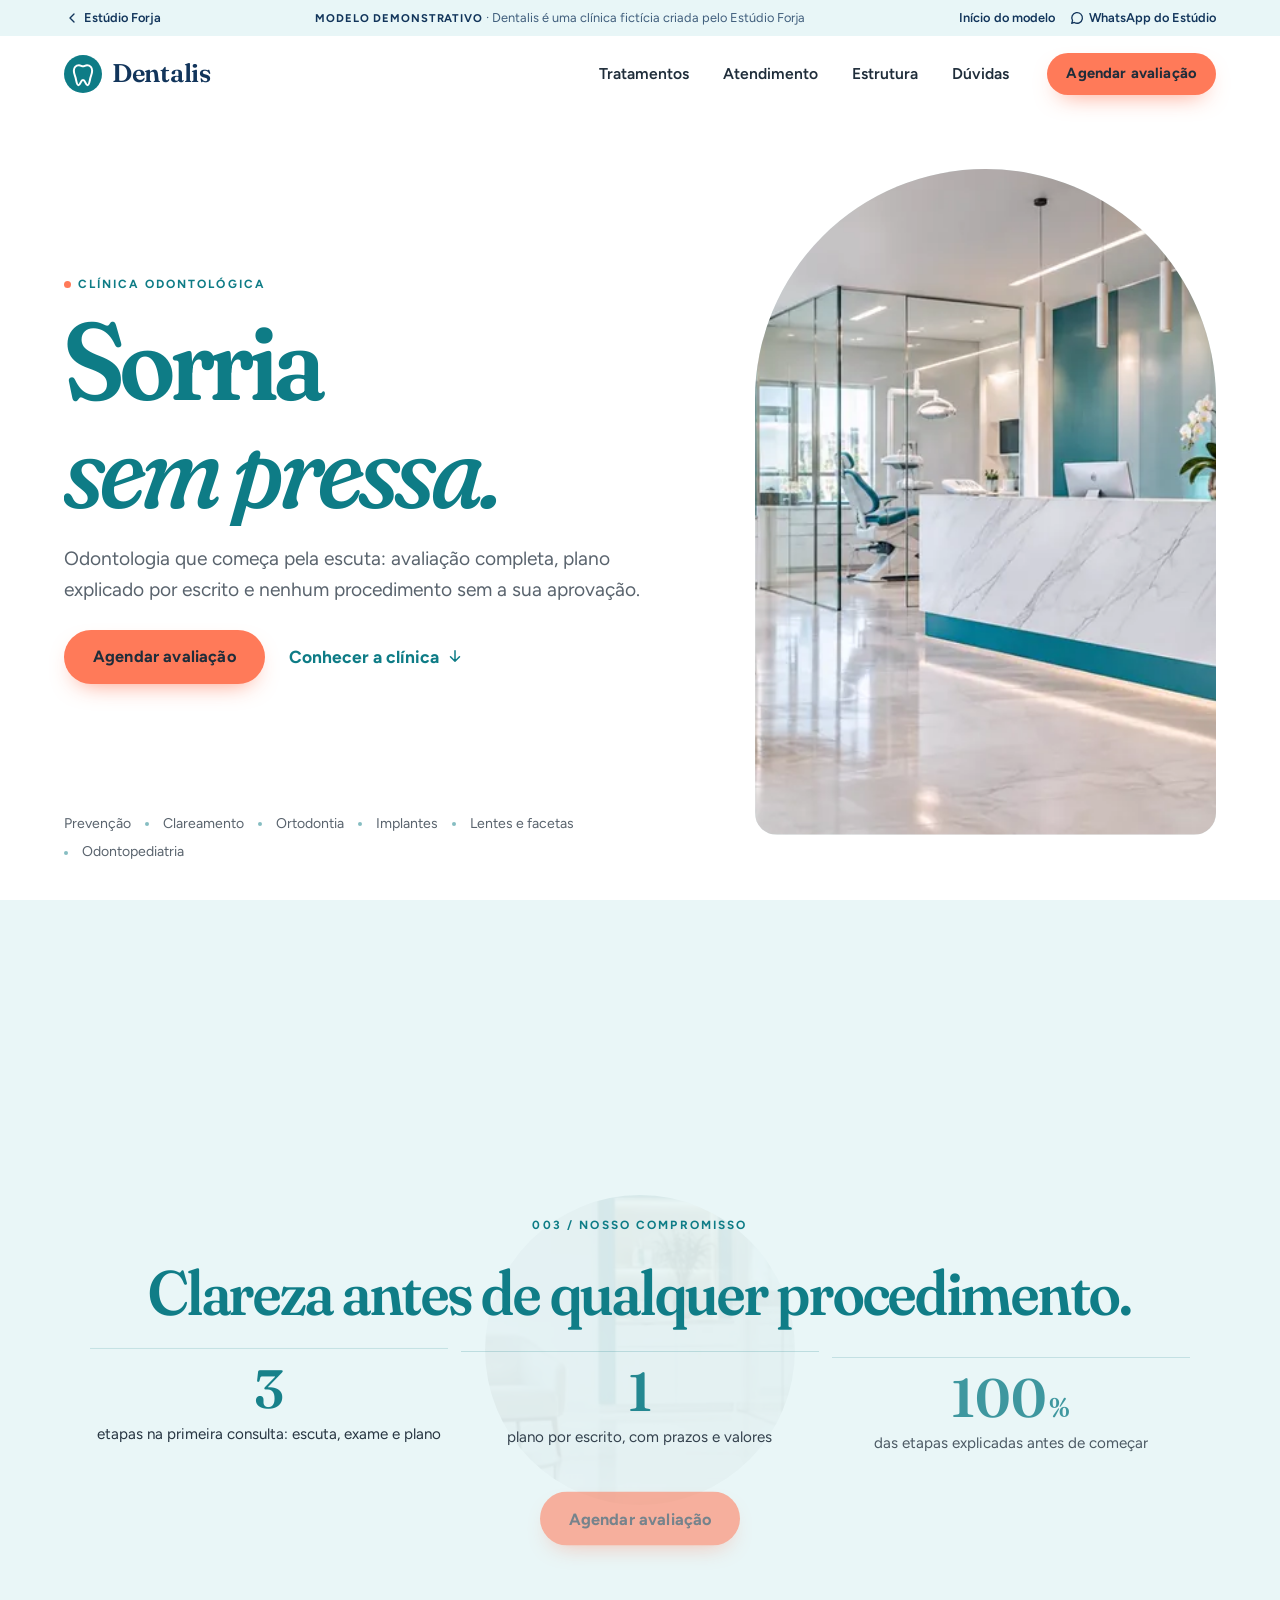
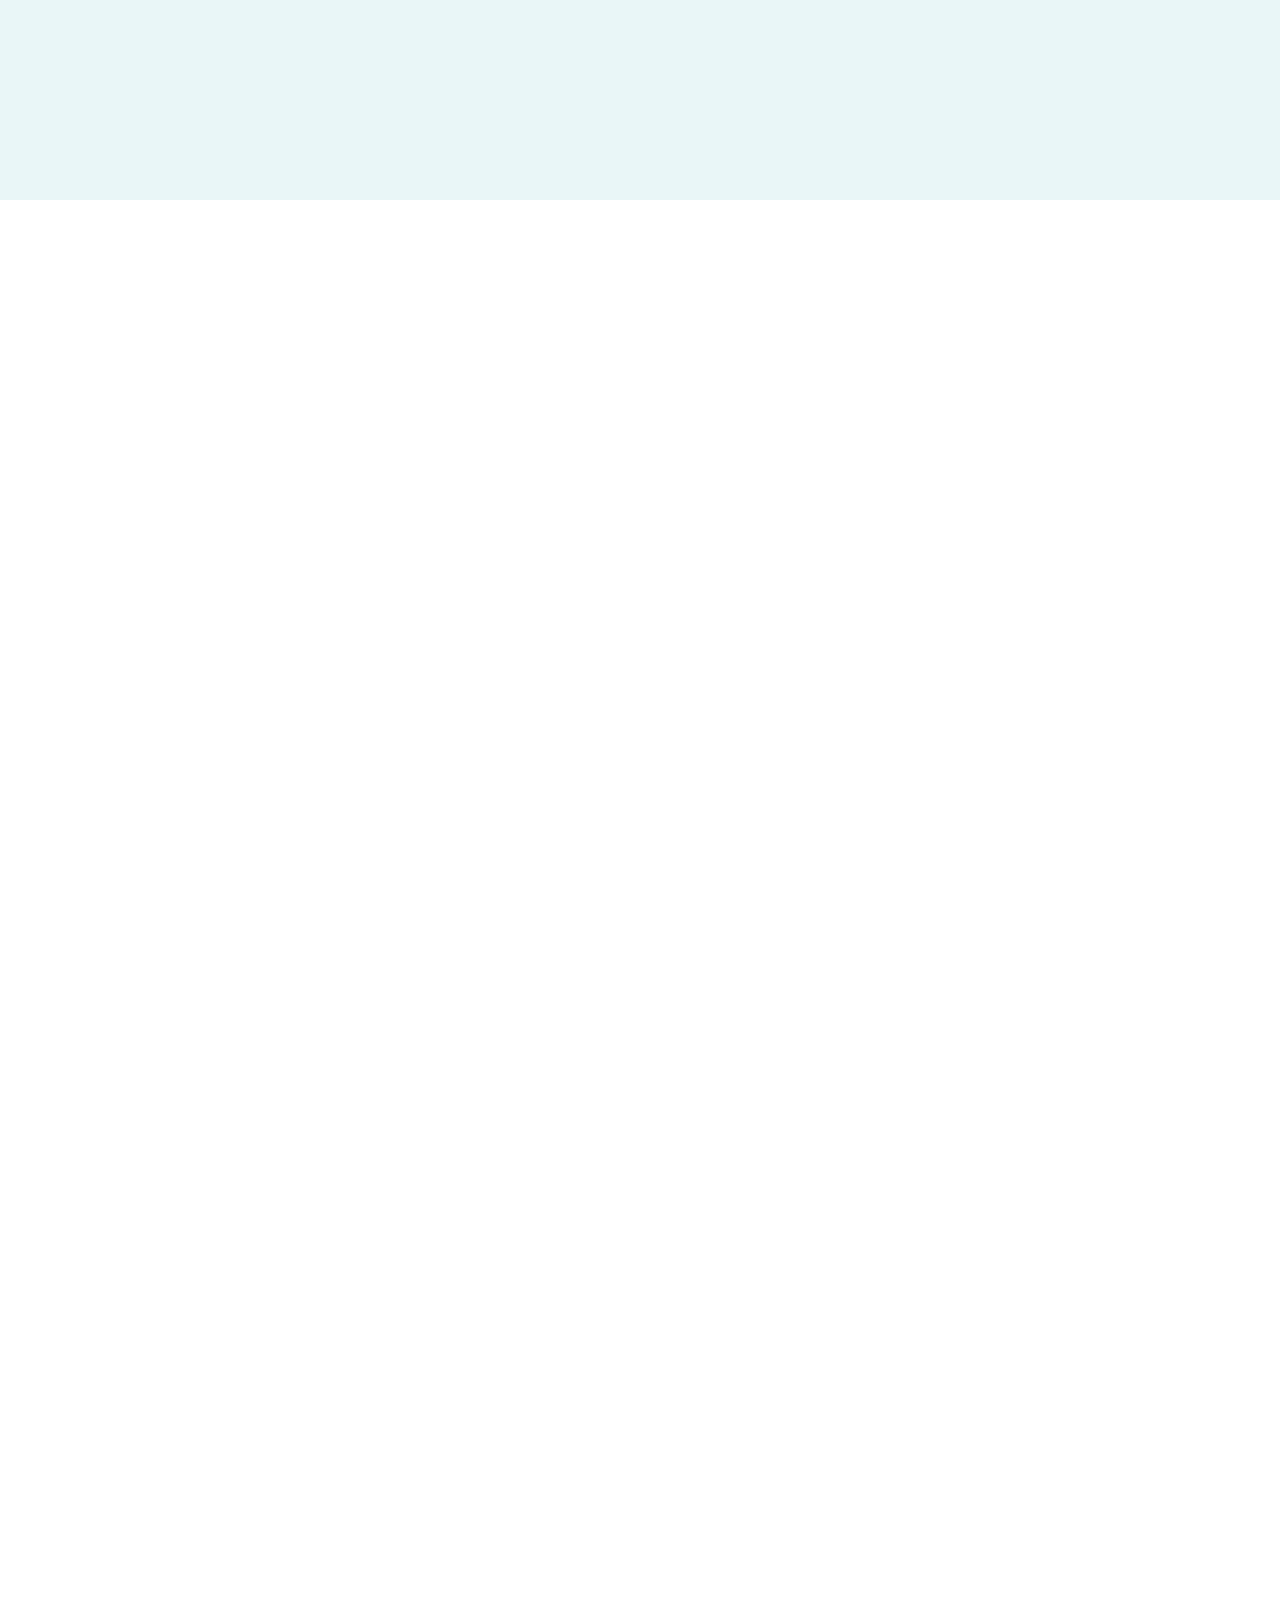
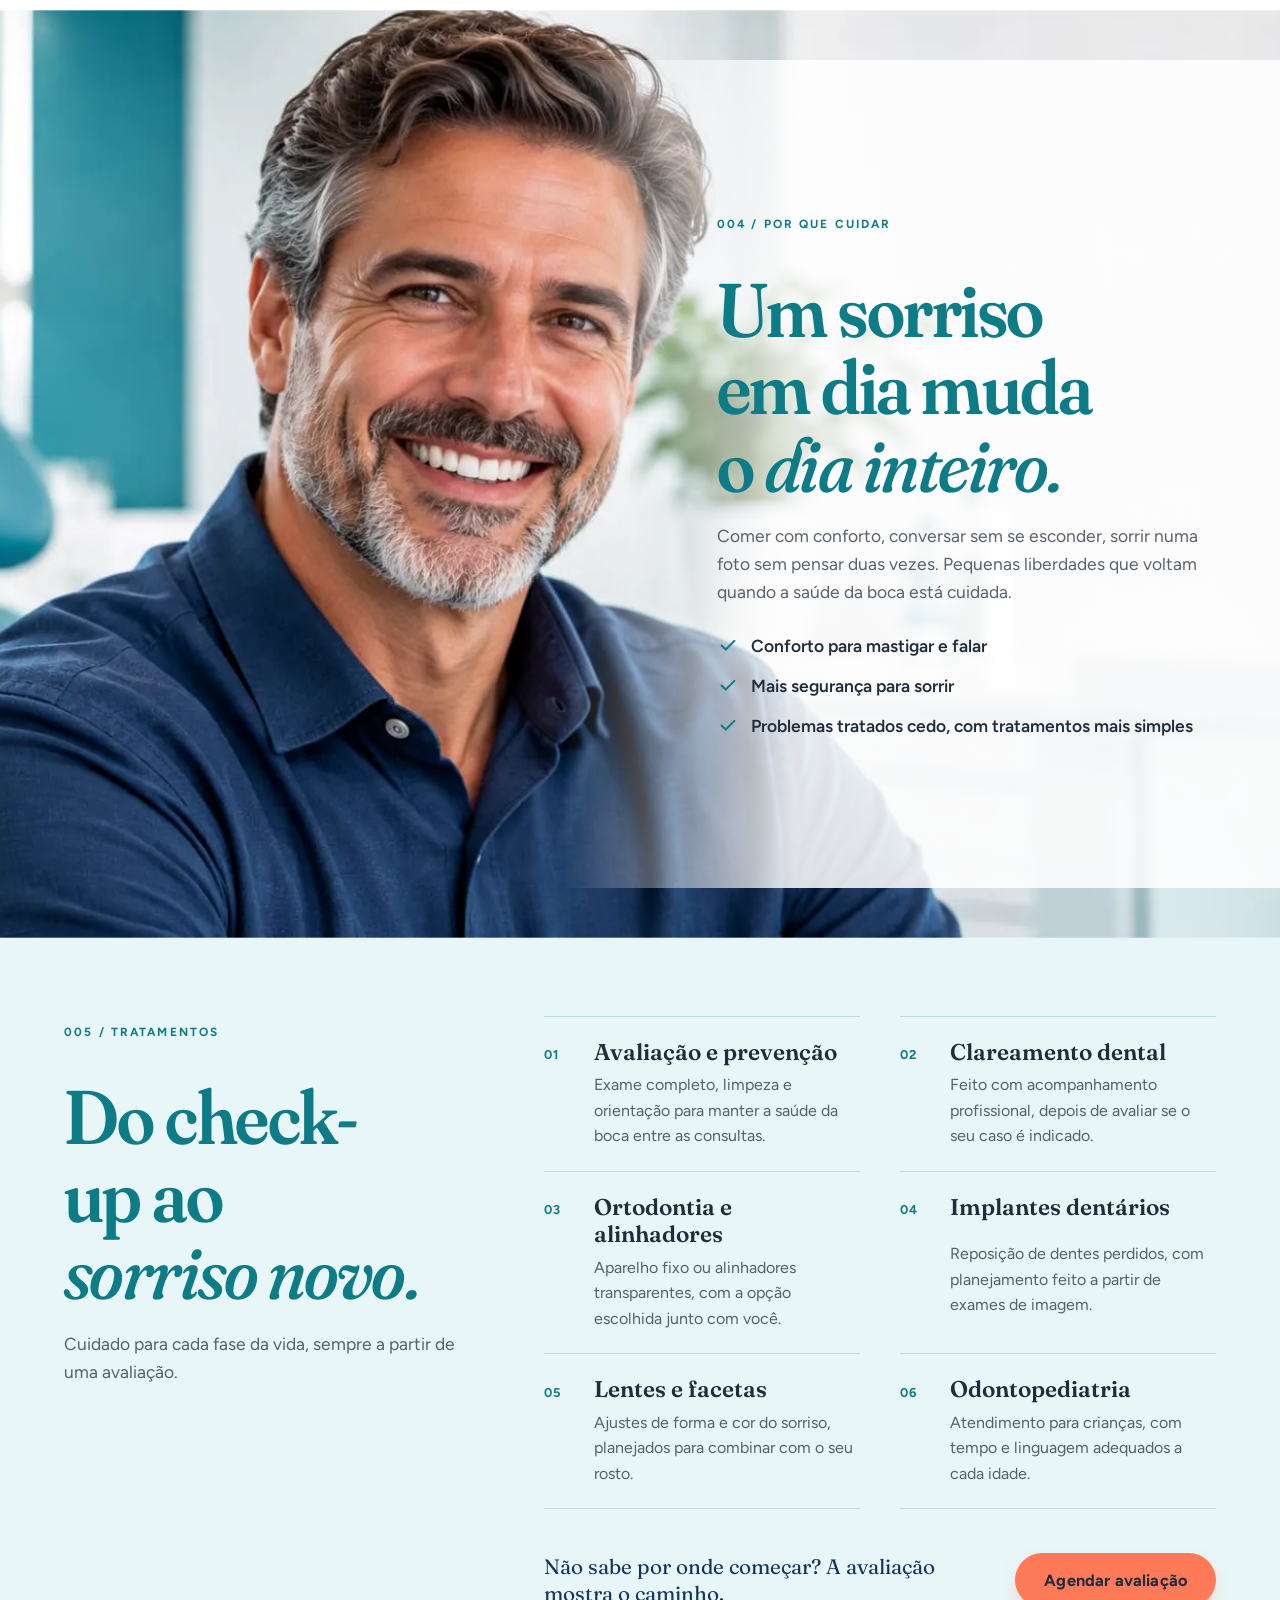
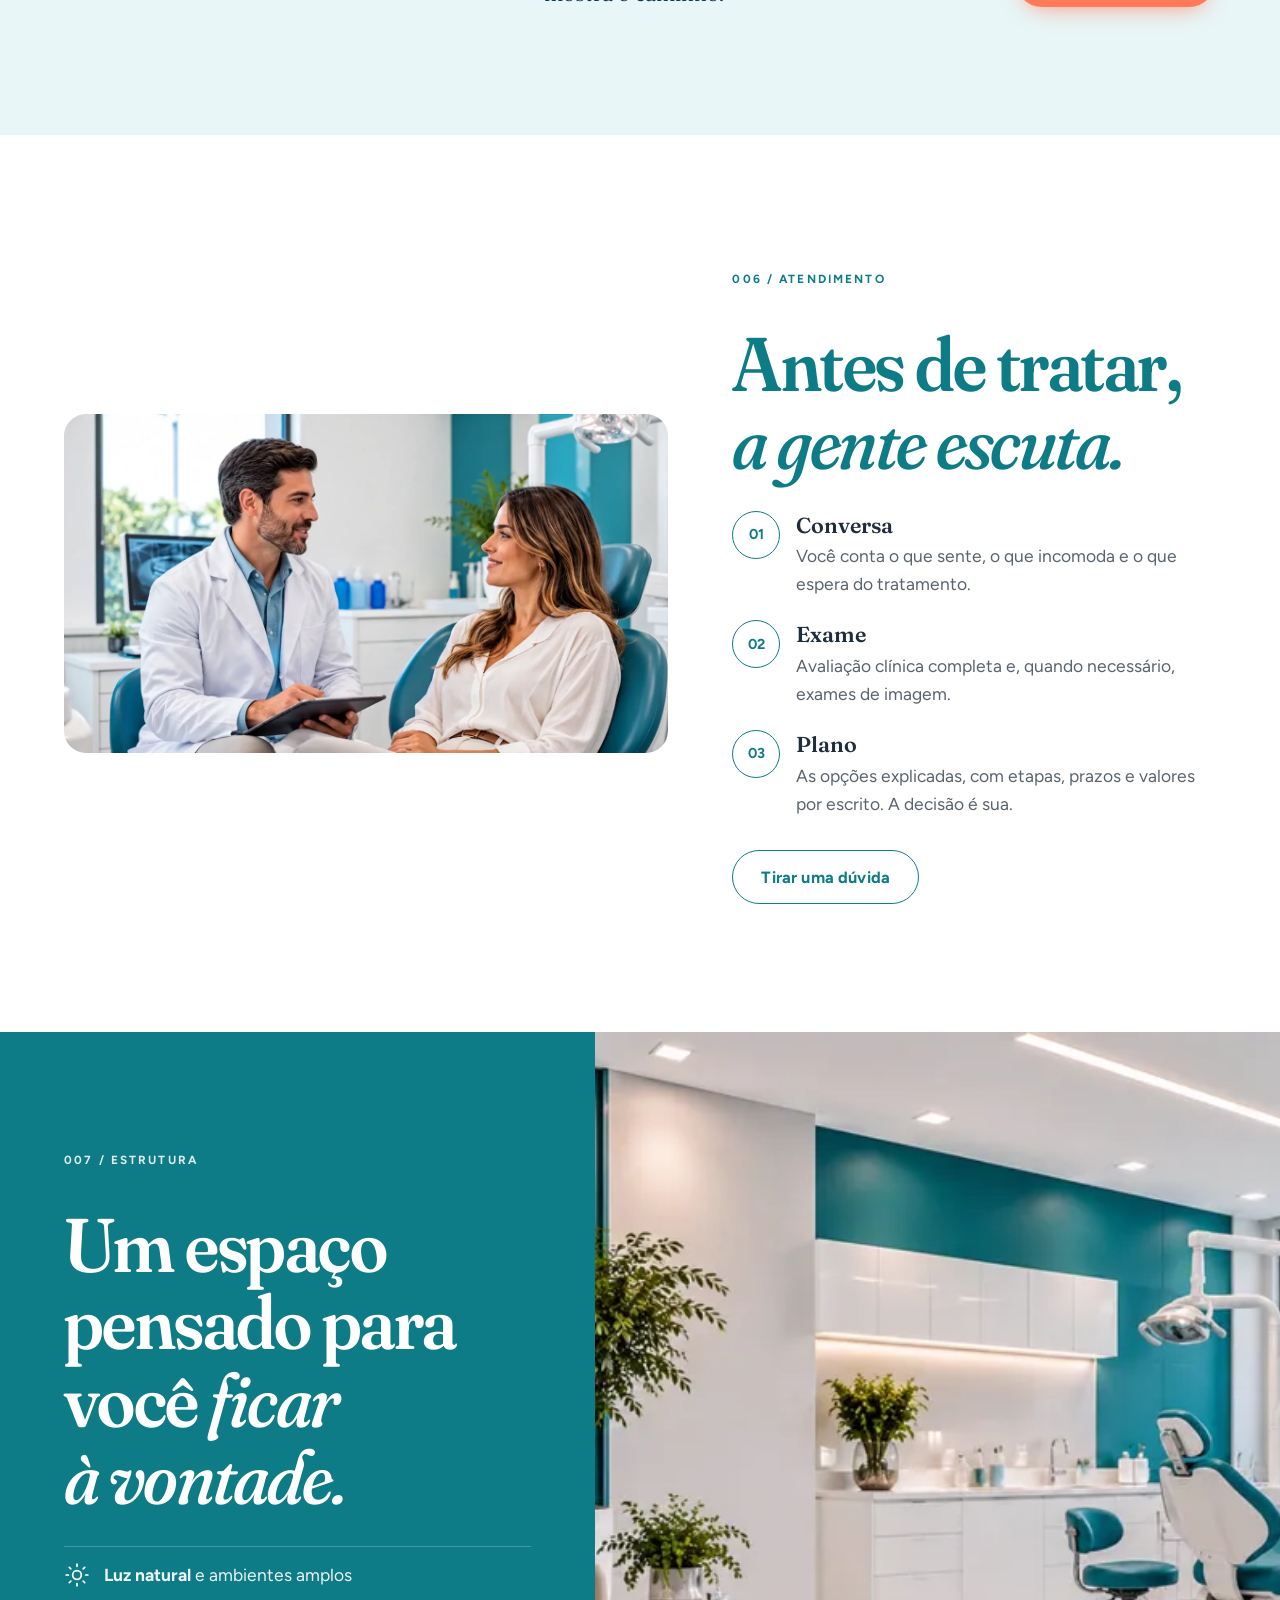
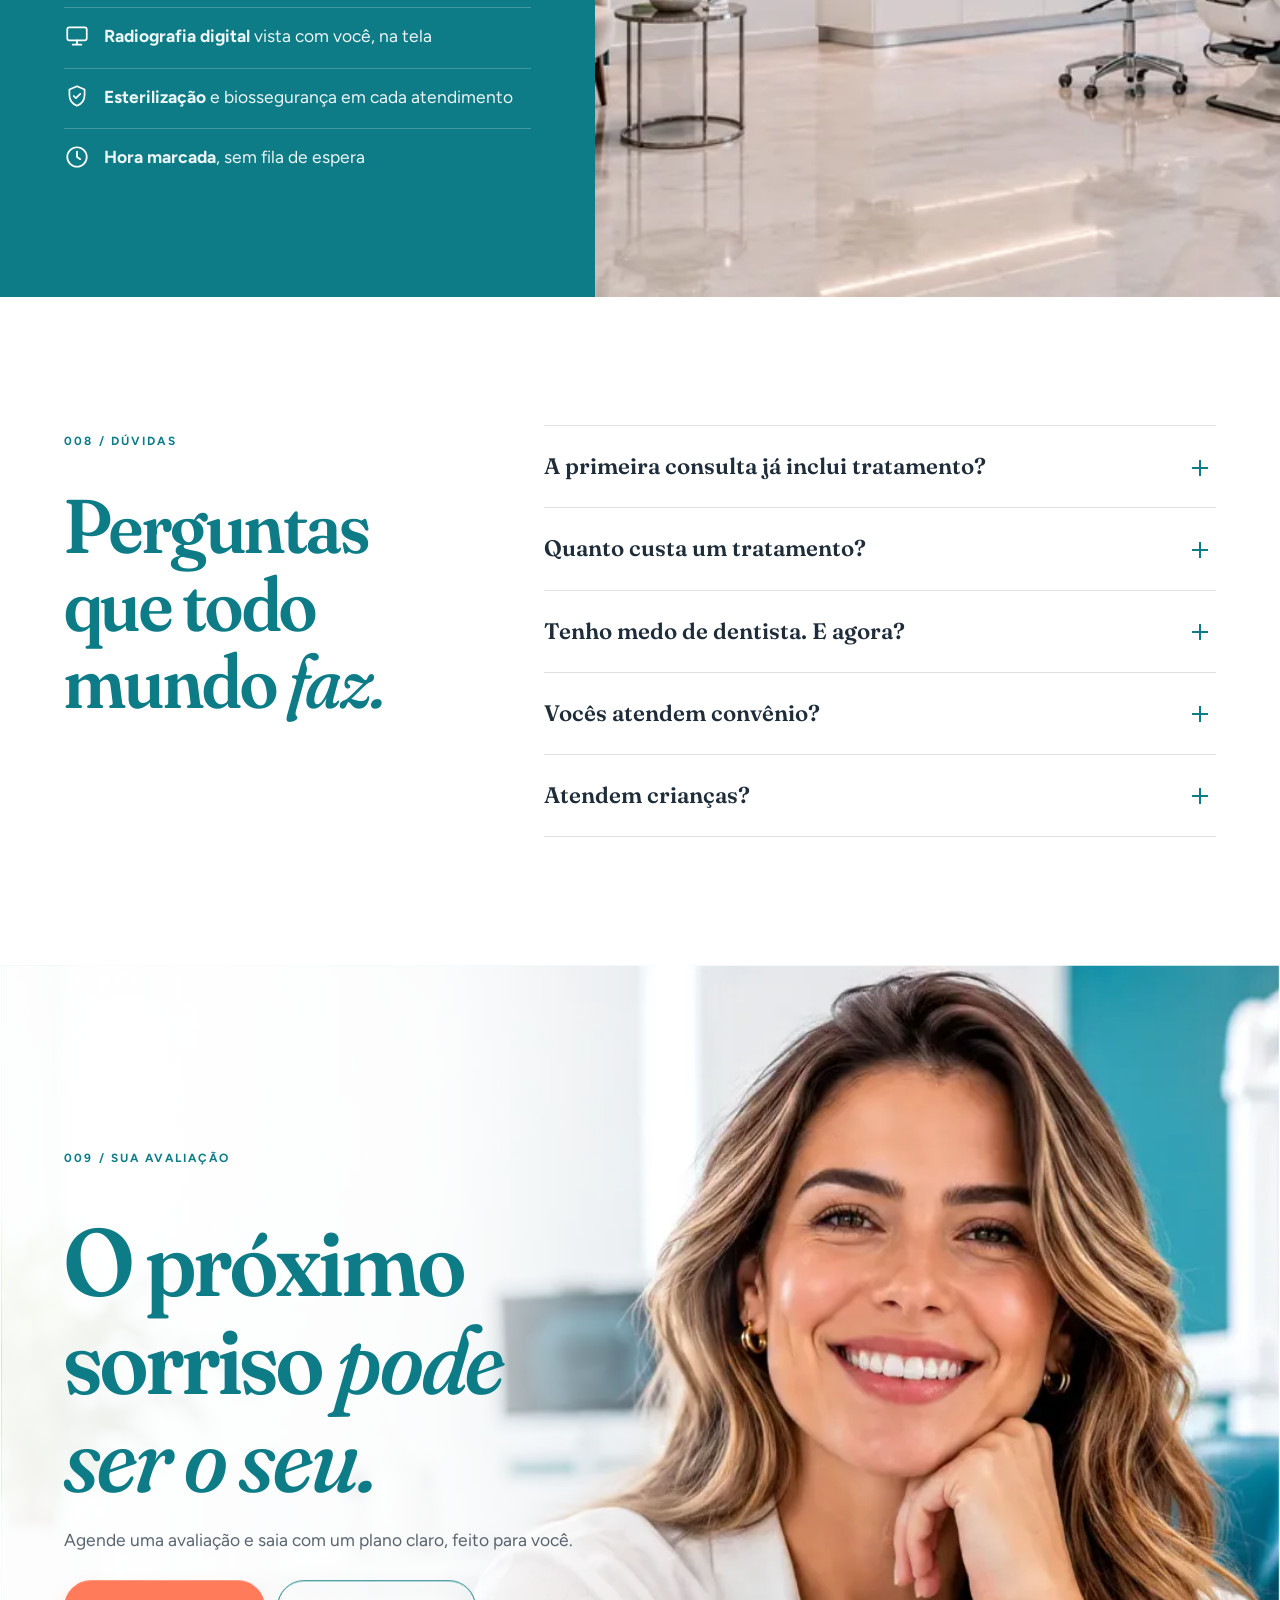
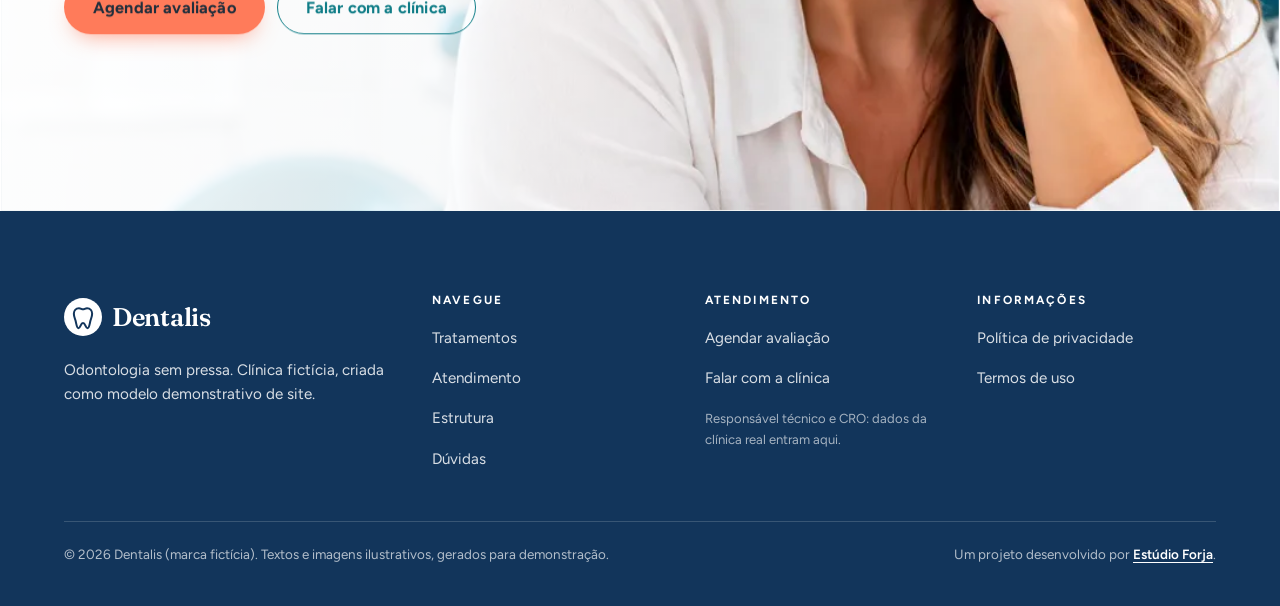
==== commit 8cb8a345: "Versão celular refeita e mais leve - Abertura: foto no arco em cima, título e botão cabem na primeir" ====
--- a/index.html
+++ b/index.html
@@ -13,8 +13,7 @@
   <link rel="icon" href="data:image/svg+xml,%3Csvg xmlns='http://www.w3.org/2000/svg' viewBox='0 0 32 32'%3E%3Ccircle cx='16' cy='16' r='16' fill='%230E7C86'/%3E%3Cpath d='M12.6 8.6c-2.7 0-4.3 2-4.3 4.7 0 2.2.8 3.7 1.4 5.7.7 2.4.9 6.4 2.6 6.4 1.5 0 1.7-4.3 3.7-4.3s2.2 4.3 3.7 4.3c1.7 0 1.9-4 2.6-6.4.6-2 1.4-3.5 1.4-5.7 0-2.7-1.6-4.7-4.3-4.7-1.6 0-2.2.9-3.4.9s-1.8-.9-3.4-.9z' fill='none' stroke='white' stroke-width='1.7' stroke-linejoin='round'/%3E%3C/svg%3E">
   <link rel="preload" href="assets/fonts/fraunces.woff2" as="font" type="font/woff2" crossorigin>
   <link rel="preload" href="assets/fonts/figtree.woff2" as="font" type="font/woff2" crossorigin>
-  <link rel="preload" href="img/imagem-1-900.webp" as="image" media="(max-width: 899px)">
-  <link rel="preload" href="img/imagem-1-1600.webp" as="image" media="(min-width: 900px)">
+  <link rel="preload" as="image" imagesrcset="img/imagem-1-900.webp 900w, img/imagem-1-1600.webp 1600w" imagesizes="(min-width: 900px) 36vw, calc(100vw - 40px)" fetchpriority="high">
   <link rel="stylesheet" href="css/style.css">
   <script>
     document.documentElement.classList.add('js');
@@ -88,7 +87,7 @@
         <span class="linha"><span class="palavra">Sorria</span></span>
         <span class="linha"><em class="palavra">sem pressa.</em></span>
       </h1>
-      <p class="hero__apoio">Odontologia que começa pela escuta: avaliação completa, plano explicado por escrito e nenhum procedimento sem a sua aprovação.</p>
+      <p class="hero__apoio"><span class="hero__apoio-extra">Odontologia que começa pela escuta: a</span><span class="hero__apoio-cel">A</span>valiação completa, plano explicado por escrito e nenhum procedimento sem a sua aprovação.</p>
       <div class="hero__acoes">
         <button class="btn btn--coral" type="button" data-demo="agendamento">Agendar avaliação</button>
         <a class="link-seta" href="#experiencia" data-rolar>Conhecer a clínica
@@ -97,7 +96,7 @@
     </div>
     <figure class="hero__portal">
       <img src="img/imagem-1-1600.webp" srcset="img/imagem-1-900.webp 900w, img/imagem-1-1600.webp 1600w"
-           sizes="(min-width: 900px) 44vw, 100vw" width="1600" height="900"
+           sizes="(min-width: 900px) 36vw, calc(100vw - 40px)" width="1600" height="900"
            alt="Recepção da Dentalis: balcão de mármore branco com base azul-petróleo, orquídeas e poltronas claras junto a janelas amplas."
            fetchpriority="high">
     </figure>
@@ -111,7 +110,7 @@
     <div class="filme__fixo">
       <div class="filme__palco">
         <canvas id="filme-canvas" aria-hidden="true"></canvas>
-        <img class="filme__estatico" src="frames/desktop/q_127.webp" alt="Recepção da Dentalis vista da entrada." loading="lazy">
+        <img class="filme__estatico" data-src="frames/desktop/q_127.webp" alt="Recepção da Dentalis vista da entrada." loading="lazy">
       </div>
       <div class="filme__sombra filme__sombra--esq" aria-hidden="true"></div>
       <div class="filme__sombra filme__sombra--dir" aria-hidden="true"></div>
@@ -199,7 +198,7 @@
   <section class="atendimento" id="atendimento" aria-labelledby="atend-titulo">
     <figure class="atendimento__video">
       <video id="video-atendimento" muted playsinline preload="none"
-             poster="video/video-2-inicio.webp" data-fim="video/video-2-fim.webp"
+             data-poster="video/video-2-inicio.webp" data-fim="video/video-2-fim.webp"
              aria-label="Dentista e paciente conversando e sorrindo no consultório.">
         <source src="video/video-2.mp4" type="video/mp4">
       </video>
@@ -269,7 +268,7 @@
   <section class="final" id="agendar" aria-labelledby="final-titulo">
     <div class="final__midia">
       <video class="final__video" id="video-final" muted playsinline preload="none"
-             poster="video/video-3-inicio.webp" data-fim="video/video-3-fim.webp" aria-hidden="true">
+             data-poster="video/video-3-inicio.webp" data-fim="video/video-3-fim.webp" aria-hidden="true">
         <source src="video/video-3.mp4" type="video/mp4">
       </video>
       <img class="final__foto" src="img/imagem-2-600.webp" srcset="img/imagem-2-600.webp 600w, img/imagem-2-900.webp 900w"
@@ -343,10 +342,10 @@
   </div>
 </dialog>
 
-<script src="js/config.js"></script>
-<script src="js/vendor/lenis.min.js"></script>
-<script src="js/vendor/gsap.min.js"></script>
-<script src="js/vendor/ScrollTrigger.min.js"></script>
-<script src="js/app.js"></script>
+<script src="js/config.js" defer></script>
+<script src="js/vendor/lenis.min.js" defer></script>
+<script src="js/vendor/gsap.min.js" defer></script>
+<script src="js/vendor/ScrollTrigger.min.js" defer></script>
+<script src="js/app.js" defer></script>
 </body>
 </html>
--- a/css/style.css
+++ b/css/style.css
@@ -48,6 +48,7 @@
 }
 main, footer, section { overflow-x: clip; }
 img, video, canvas, svg { display: block; max-width: 100%; }
+img { height: auto; }
 figure { margin: 0; }
 h1, h2, h3, p, ul, ol { margin: 0; }
 ul, ol { padding: 0; list-style: none; }
@@ -180,6 +181,8 @@
 .hero__titulo .linha { display: block; overflow: hidden; padding-bottom: .06em; }
 .hero__titulo .palavra { display: inline-block; }
 .hero__apoio { margin-top: 18px; color: var(--texto-suave); font-size: 1.08rem; max-width: 30em; }
+.hero__apoio-cel { display: none; }
+@media (max-width: 899px) { .hero__apoio-cel { display: inline; } }
 .hero__acoes { margin-top: 24px; display: flex; flex-wrap: wrap; align-items: center; gap: 8px 20px; }
 .hero__acoes .btn { flex: 1 1 100%; }
 .hero__portal {
@@ -491,6 +494,51 @@
   .hero__portal { --w: 34vw; }
 }
 
+/* =========================================================================
+   Ajustes finos do celular (até 899px). O computador não é afetado.
+   Regra: foto e texto nunca disputam o mesmo espaço; cada um no seu bloco.
+   ========================================================================= */
+@media (max-width: 899px) {
+  #loader { display: none; }
+
+  /* Abertura: foto no arco em cima, texto e botão logo abaixo, tudo na 1ª tela */
+  .hero { padding: 14px var(--margem) 36px; gap: 0; }
+  .hero__portal {
+    order: -1; height: clamp(130px, 25svh, 300px); margin-bottom: 16px;
+    border-radius: 50% 50% var(--raio) var(--raio) / 42% 42% var(--raio) var(--raio);
+  }
+  .hero__portal img { object-position: 78% 55%; }
+  .hero .rotulo { font-size: .7rem; }
+  .hero__titulo { font-size: clamp(2.9rem, 13.5vw, 4.4rem); margin-top: 10px; }
+  .hero__apoio { margin-top: 12px; font-size: 1rem; line-height: 1.5; }
+  .hero__acoes { margin-top: 18px; }
+  .hero__lista, .hero__apoio-extra { display: none; }
+
+  /* Passeio: foto na metade de cima, texto no branco embaixo (nada sobre a foto) */
+  .filme-ativo .filme { height: 300svh; }
+  .filme-ativo .filme__palco { inset: auto; top: var(--topo-h); left: 0; right: 0; height: 46svh; }
+  .filme-ativo .filme__sombra, .filme-ativo .letreiro { display: none !important; }
+  .filme-ativo .cena { top: calc(var(--topo-h) + 46svh + 22px); bottom: auto; }
+  .filme-ativo .cena__titulo { font-size: clamp(1.75rem, 7.4vw, 2.3rem); }
+  .filme-ativo .cena__texto { font-size: .98rem; line-height: 1.5; margin-top: .55em; }
+  .filme-ativo .cena--numeros { top: calc(var(--topo-h) + 12px); bottom: calc(84px + env(safe-area-inset-bottom)); }
+  .filme-ativo .cena--numeros .cena__titulo { font-size: clamp(1.75rem, 4svh, 2.3rem); }
+  .filme-ativo .cena--numeros .numero__valor { font-size: clamp(2.2rem, 5.4svh, 3.2rem); }
+  .filme-ativo .cena--numeros .numero__legenda { font-size: .9rem; }
+  .filme__palco { height: 46svh; }
+
+  /* Fotos das seções na medida da tela */
+  .beneficios__foto img { aspect-ratio: 4 / 3; object-position: 50% 22%; }
+  .beneficios__texto { padding: 36px var(--margem) 56px; }
+  .atendimento__texto { padding-top: 36px; }
+  .estrutura__foto img { aspect-ratio: 3 / 2; }
+  .estrutura__texto { padding: 40px var(--margem) 56px; }
+  .final__midia { border-radius: 50% 50% var(--raio) var(--raio) / 34% 34% var(--raio) var(--raio); }
+  .final__foto { aspect-ratio: 1 / 1.02; object-position: 50% 16%; }
+  .final { gap: 26px; padding-bottom: 64px; }
+  .titulo--grande { font-size: clamp(2.4rem, 10vw, 3.4rem); }
+}
+
 /* Movimento reduzido: nada de transições longas */
 @media (prefers-reduced-motion: reduce) {
   *, *::before, *::after { animation-duration: .01ms !important; transition-duration: .01ms !important; scroll-behavior: auto !important; }
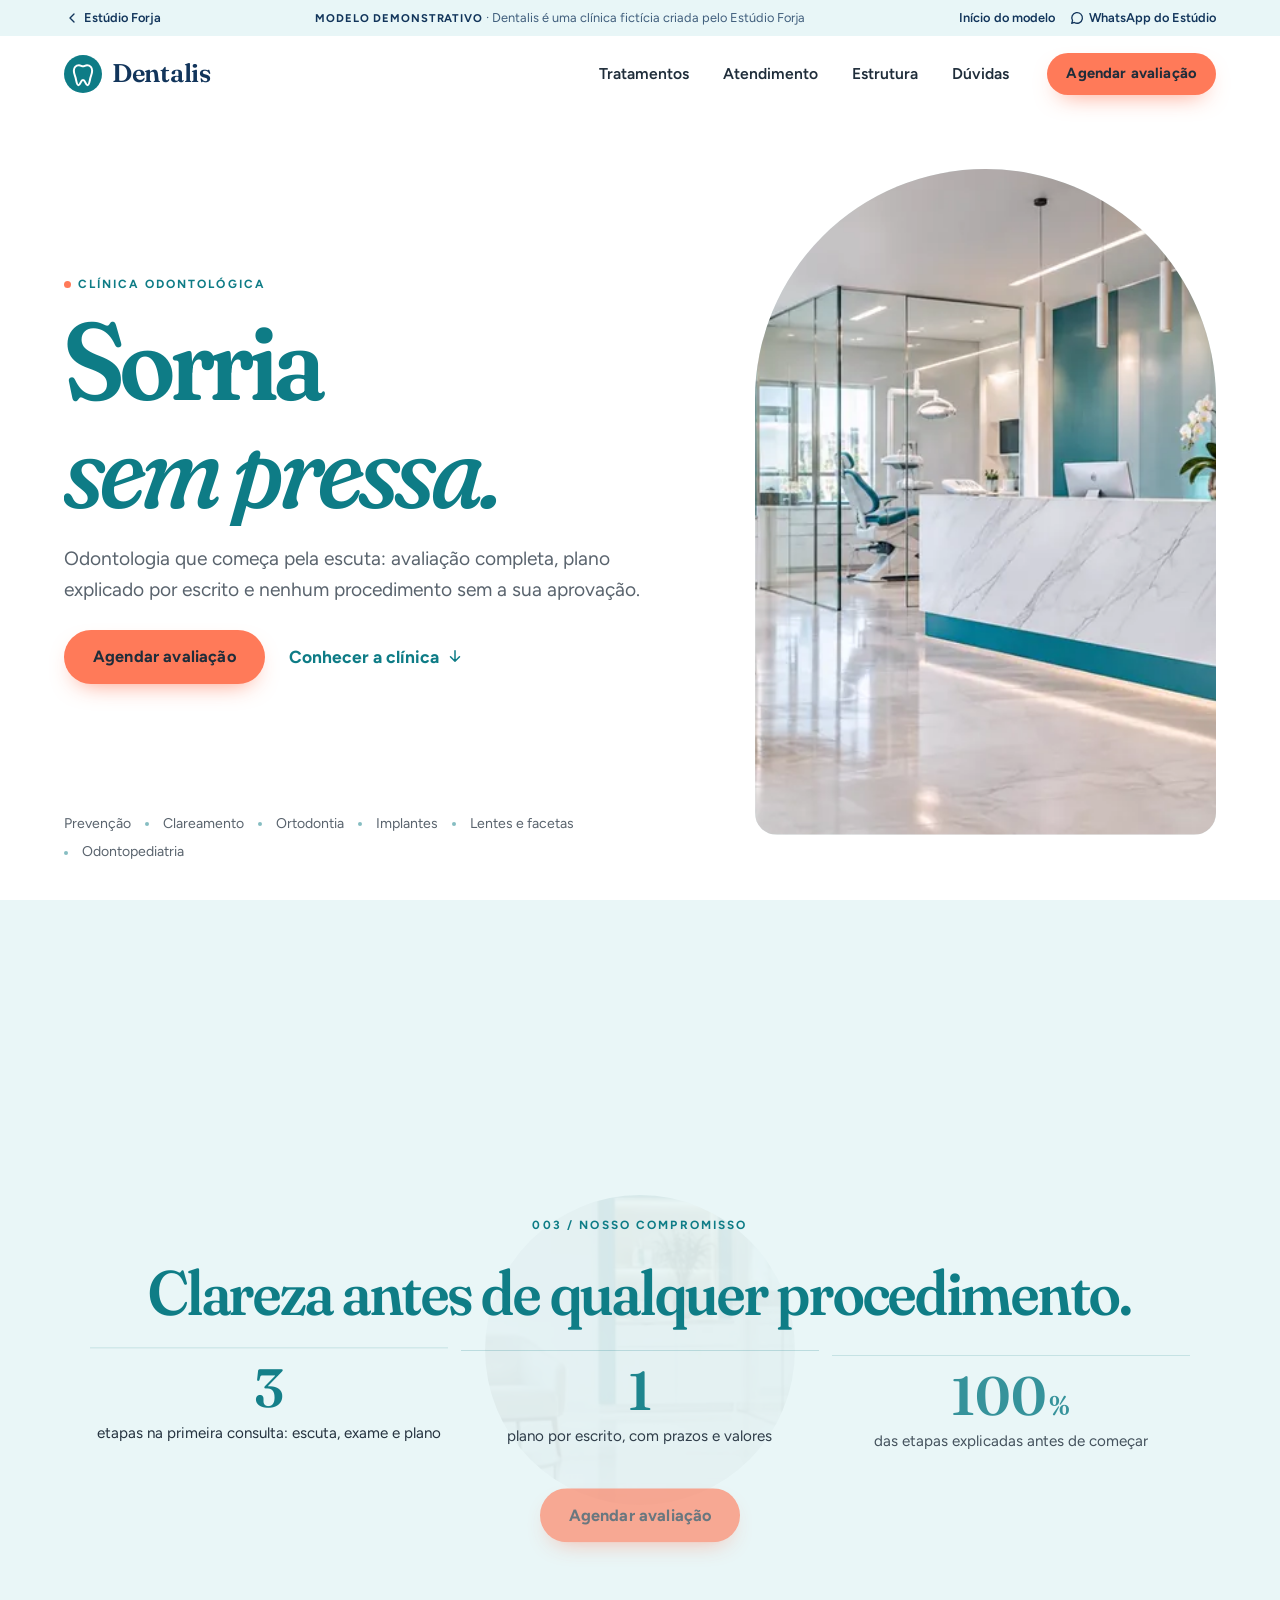
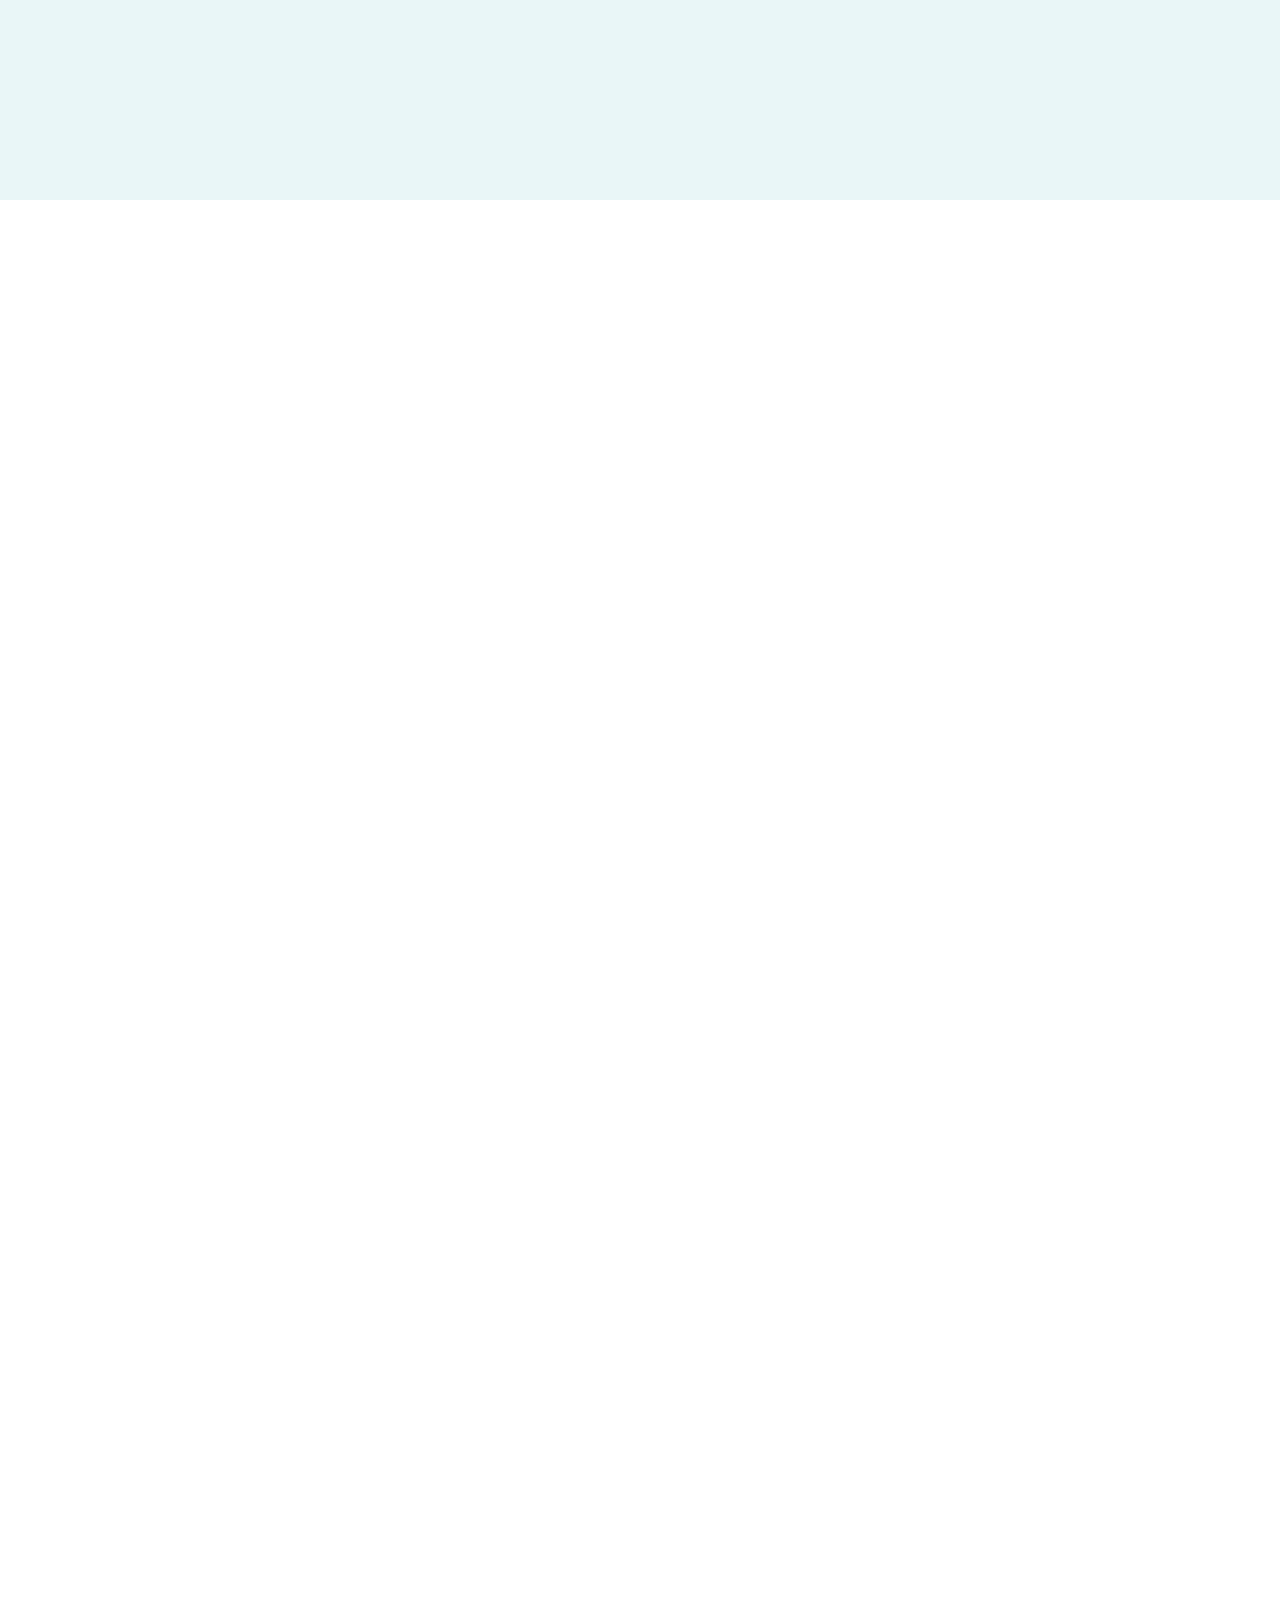
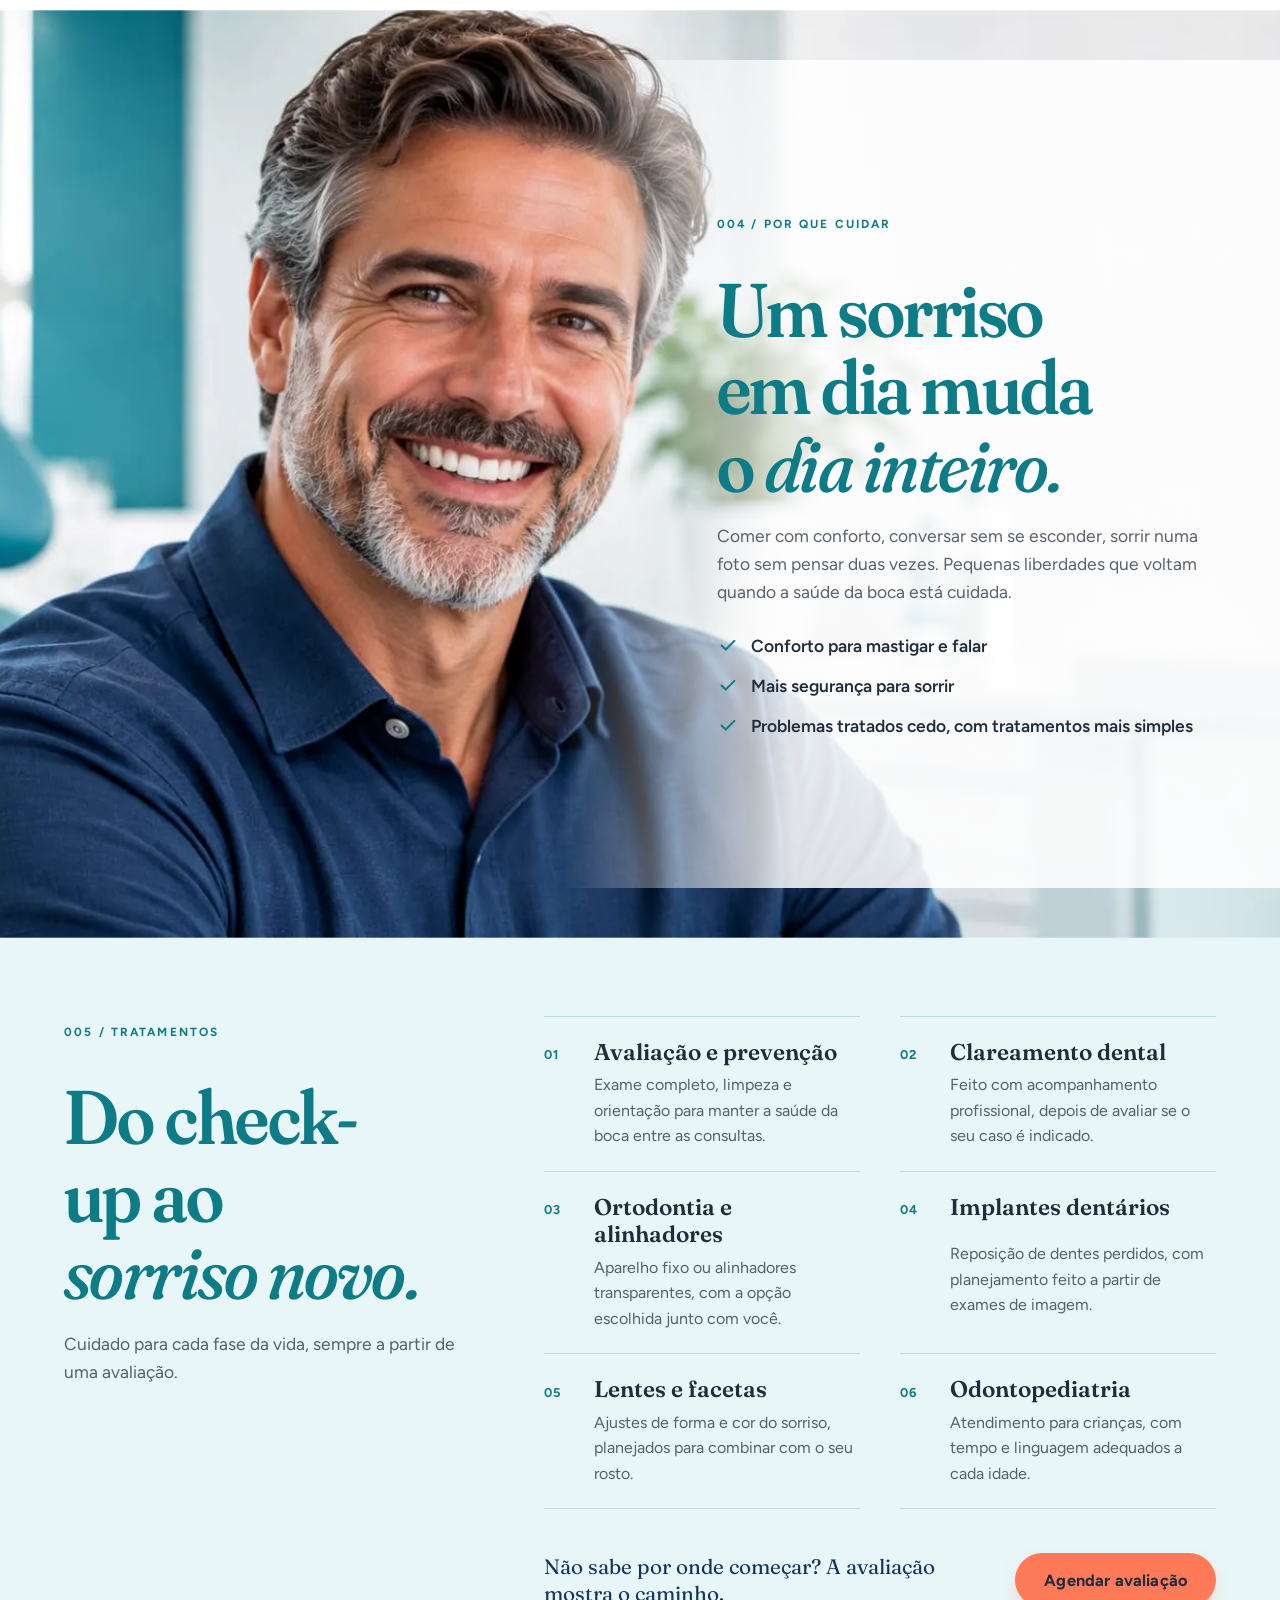
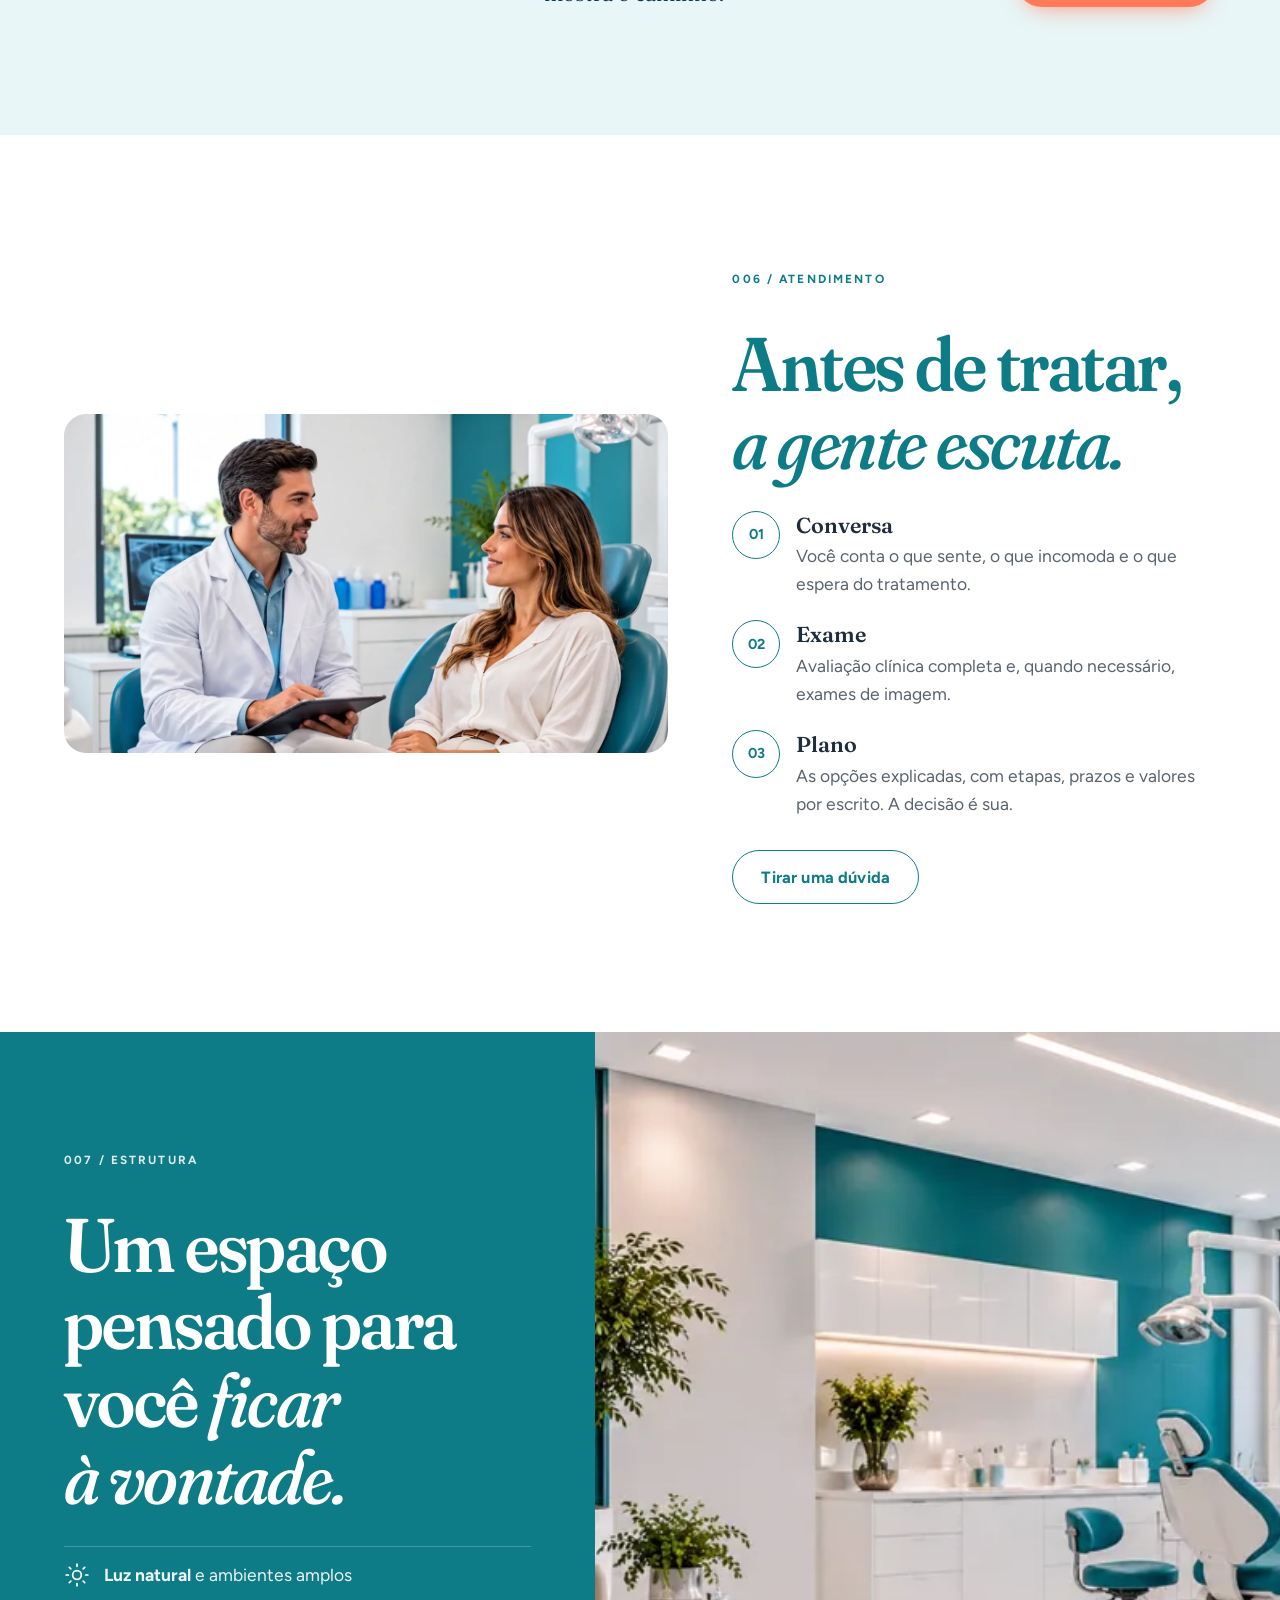
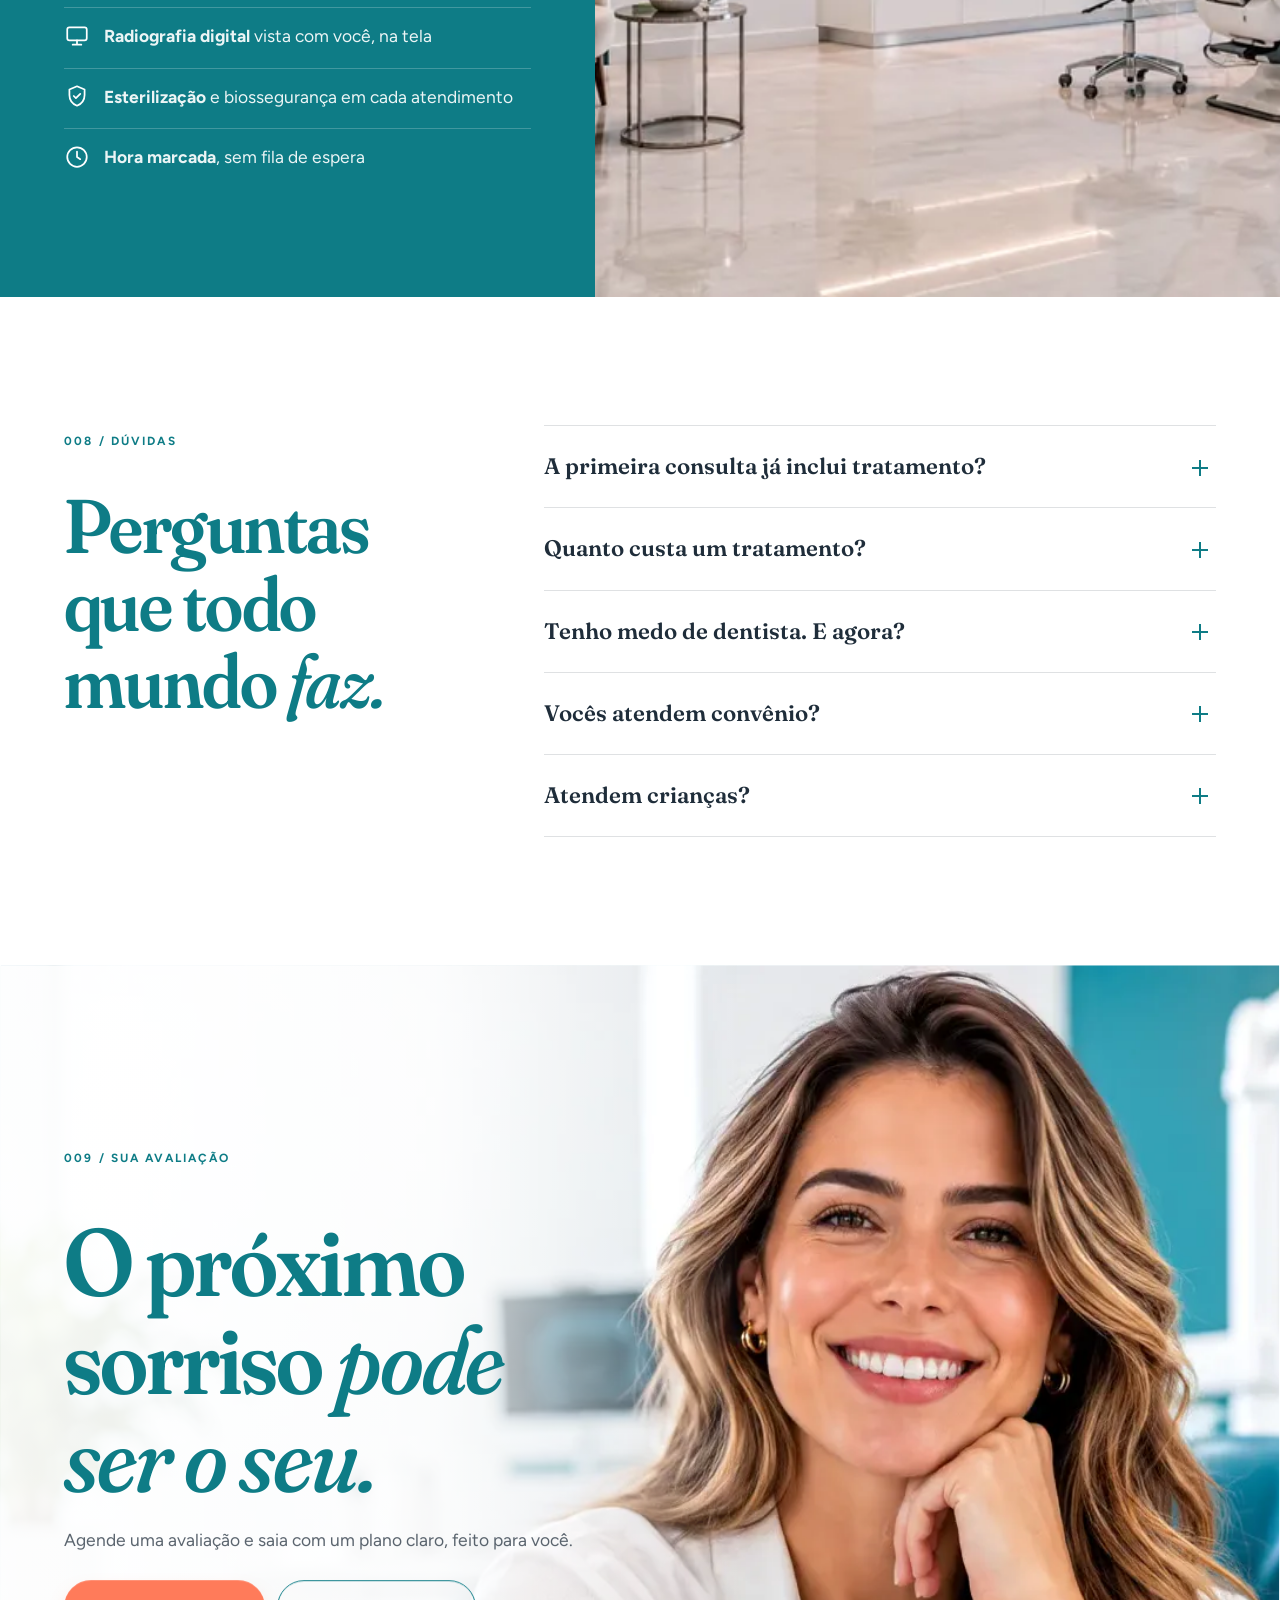
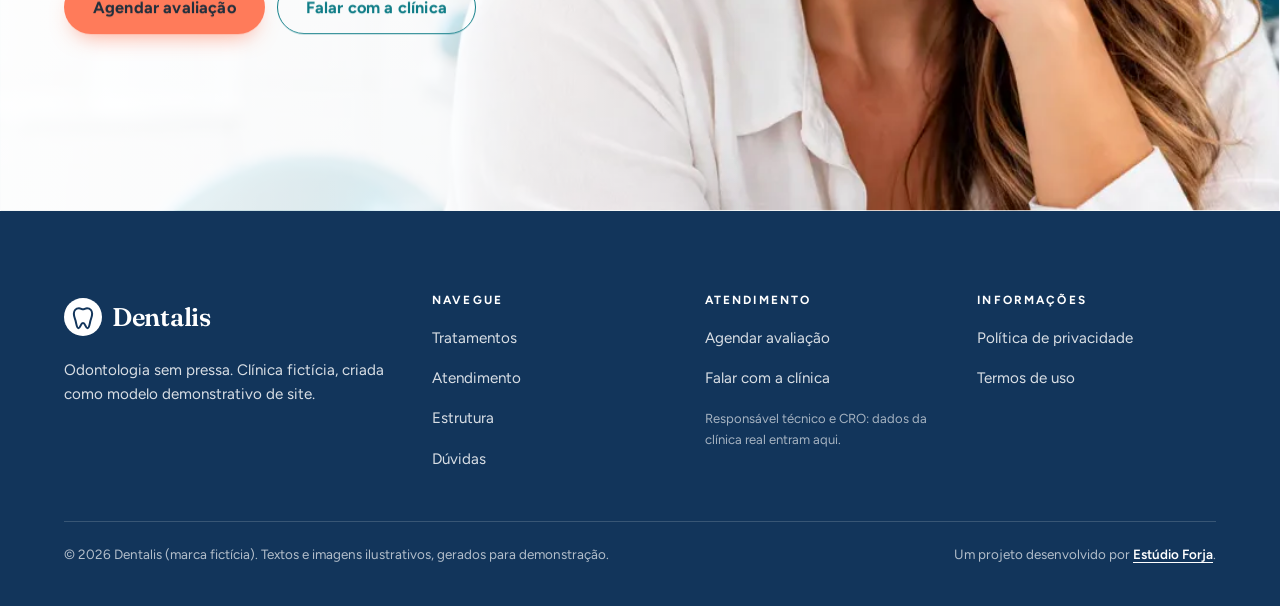
==== commit 756726b6: "Voltar ao Estúdio Forja leva para a vitrine do portfólio Co-Authored-By: Claude Opus 5.5 <noreply@an" ====
--- a/index.html
+++ b/index.html
@@ -36,7 +36,7 @@
 
 <!-- Faixa do Estúdio Forja (portfólio) -->
 <div class="forja" role="region" aria-label="Navegação do Estúdio Forja">
-  <a class="forja__link" data-forja="site" href="https://estudioforja.com.br">
+  <a class="forja__link" data-forja="site" href="https://estudioforja.com.br/#portfolio">
     <svg viewBox="0 0 24 24" aria-hidden="true"><path d="M15 6l-6 6 6 6"/></svg>
     <span>Estúdio Forja</span>
   </a>
@@ -317,7 +317,7 @@
   </div>
   <div class="rodape__base">
     <p>© <span data-ano>2026</span> Dentalis (marca fictícia). Textos e imagens ilustrativos, gerados para demonstração.</p>
-    <p class="rodape__forja">Um projeto desenvolvido por <a data-forja="site" href="https://estudioforja.com.br">Estúdio Forja</a>.</p>
+    <p class="rodape__forja">Um projeto desenvolvido por <a data-forja="site" href="https://estudioforja.com.br/#portfolio">Estúdio Forja</a>.</p>
   </div>
 </footer>
 
@@ -337,7 +337,7 @@
   <p class="demo__texto demo__texto--forja">Este site foi criado pelo <strong>Estúdio Forja</strong>. Quer um assim para a sua clínica ou o seu negócio?</p>
   <div class="demo__acoes">
     <a class="btn btn--coral" data-forja="whatsapp" href="https://wa.me/5545991164764" target="_blank" rel="noopener">Quero um site assim</a>
-    <a class="btn btn--contorno" data-forja="site" href="https://estudioforja.com.br">Ver outros projetos</a>
+    <a class="btn btn--contorno" data-forja="site" href="https://estudioforja.com.br/#portfolio">Ver outros projetos</a>
     <button class="demo__continuar" type="button" data-fechar>Continuar explorando a Dentalis</button>
   </div>
 </dialog>
